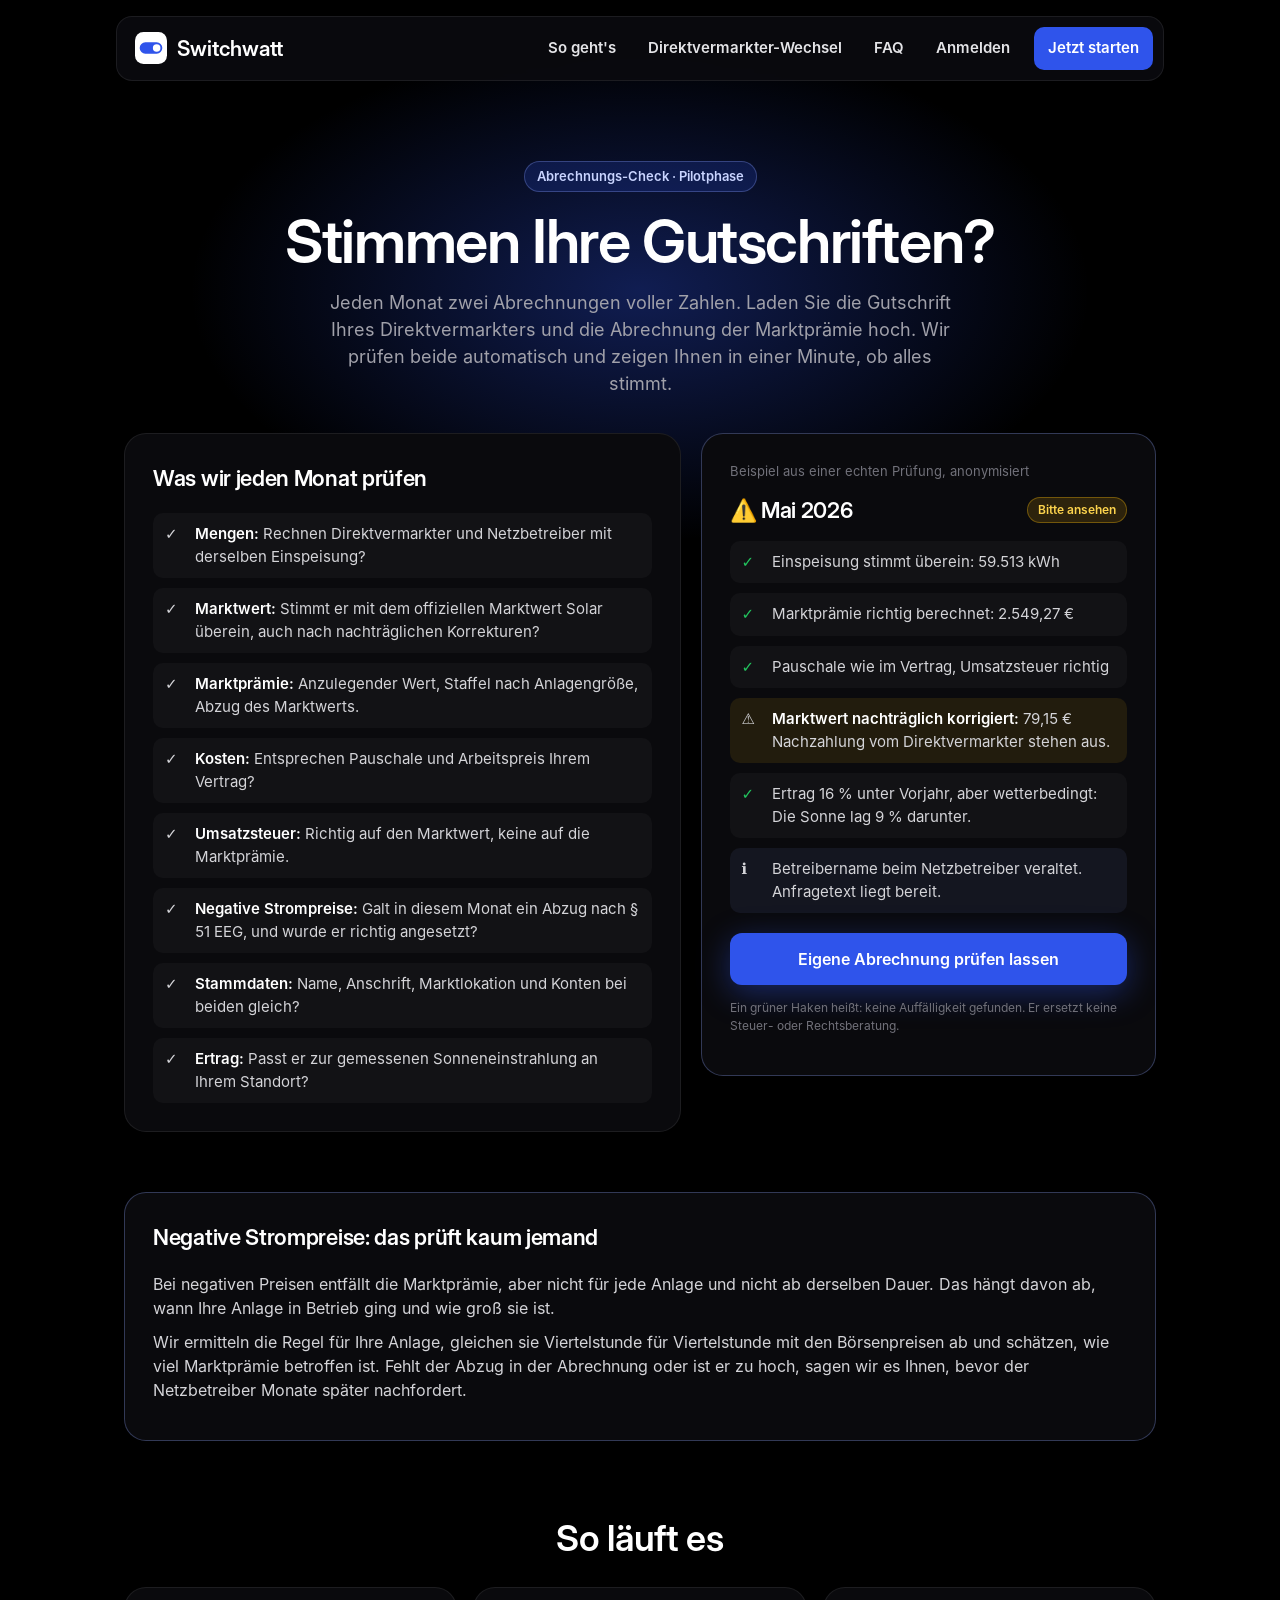
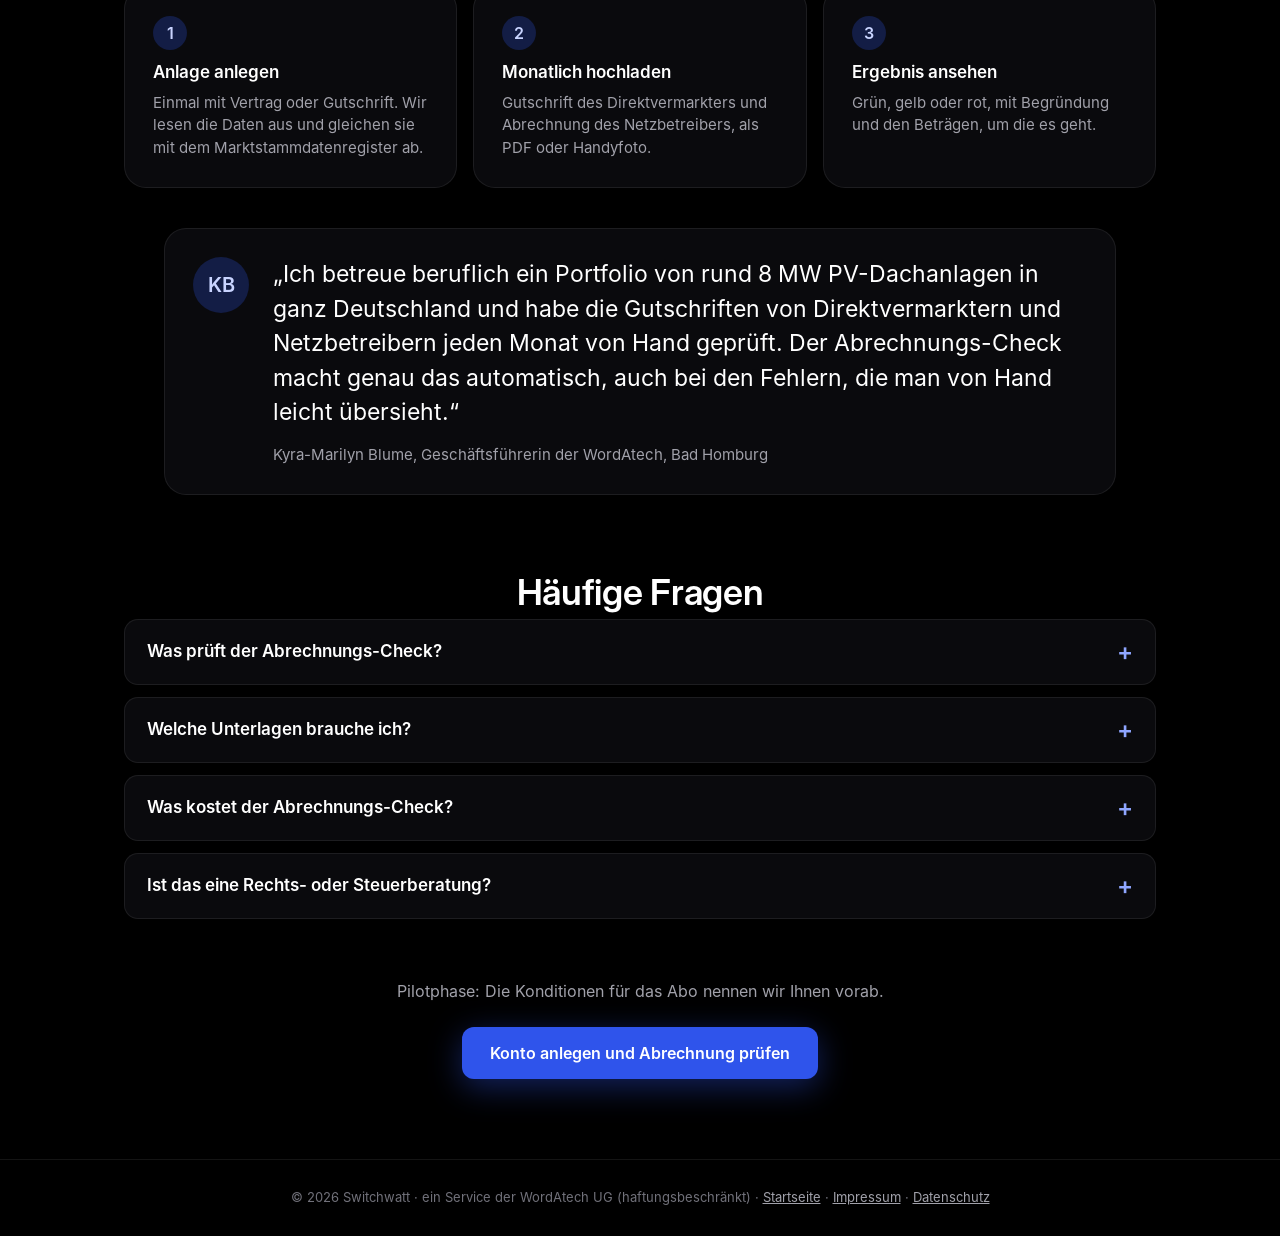
==== abrechnungscheck.html @ 8832b695 "Check-Seite: Beispielkarte scrollt mit Co-Authored-By: Claude Opus 5.5 <noreply@anthropic.com> Claud" ====
<!doctype html>
<html lang="de">
<head>
<meta charset="utf-8">
<meta name="viewport" content="width=device-width, initial-scale=1">
<title>Abrechnungs-Check: Gutschrift Direktvermarkter und Marktprämie prüfen | Switchwatt</title>
<meta name="description" content="Stimmen Ihre Gutschriften? Der Abrechnungs-Check prüft jeden Monat die Gutschrift Ihres Direktvermarkters und die Marktprämie vom Netzbetreiber: Mengen, Marktwert, Kosten, Umsatzsteuer und negative Strompreise nach § 51 EEG.">
<link rel="canonical" href="https://www.switchwatt.de/abrechnungscheck.html">
<meta property="og:type" content="website">
<meta property="og:url" content="https://www.switchwatt.de/abrechnungscheck.html">
<meta property="og:title" content="Stimmen Ihre Gutschriften? Der Abrechnungs-Check für PV-Anlagen">
<meta property="og:description" content="Gutschrift des Direktvermarkters und Marktprämie automatisch prüfen lassen, inklusive negativer Strompreise nach § 51 EEG.">
<meta property="og:image" content="https://www.switchwatt.de/hero-poster.jpg">
<meta property="og:locale" content="de_DE">
<meta name="theme-color" content="#000000">
<link rel="icon" href="data:image/svg+xml,%3Csvg xmlns='http://www.w3.org/2000/svg' viewBox='0 0 34 34'%3E%3Crect width='34' height='34' rx='9' fill='%232F54EB'/%3E%3Crect x='5' y='11' width='24' height='12' rx='6' fill='%23FFFFFF'/%3E%3Ccircle cx='23' cy='17' r='4' fill='%232F54EB'/%3E%3C/svg%3E">
<script type="application/ld+json">[{"@context":"https://schema.org","@type":"Service","name":"Abrechnungs-Check für PV-Anlagen in der Direktvermarktung","serviceType":"Prüfung von Gutschriften des Direktvermarkters und der Marktprämie","provider":{"@type":"Organization","name":"Switchwatt","url":"https://www.switchwatt.de/"},"areaServed":"DE","url":"https://www.switchwatt.de/abrechnungscheck.html"},
{"@context":"https://schema.org","@type":"FAQPage","mainEntity":[
{"@type":"Question","name":"Welche Abrechnungen brauche ich für den Abrechnungs-Check?","acceptedAnswer":{"@type":"Answer","text":"Die monatliche Gutschrift Ihres Direktvermarkters und die Abrechnung der Marktprämie von Ihrem Netzbetreiber. Ein PDF oder ein Handyfoto reicht."}},
{"@type":"Question","name":"Wie wird die Marktprämie berechnet?","acceptedAnswer":{"@type":"Answer","text":"Die Marktprämie ist der anzulegende Wert Ihrer Anlage minus dem Marktwert Solar des Monats, multipliziert mit der eingespeisten Menge. Bei Anlagen mit gestaffelter Vergütung wird die Menge anteilig nach Leistung auf die Stufen verteilt."}},
{"@type":"Question","name":"Wann entfällt die Marktprämie bei negativen Strompreisen?","acceptedAnswer":{"@type":"Answer","text":"Das regelt § 51 EEG und hängt von Inbetriebnahme und Größe der Anlage ab. Für ältere Anlagen gilt eine Mindestdauer negativer Preise in Folge und eine Leistungsgrenze, für neue Anlagen ab dem 25.02.2025 entfällt die Marktprämie in jeder Viertelstunde mit negativem Preis."}},
{"@type":"Question","name":"Was prüft der Abrechnungs-Check?","acceptedAnswer":{"@type":"Answer","text":"Mengen, Marktwert, Marktprämie, die Kosten des Direktvermarkters, die Umsatzsteuer, die Regeln bei negativen Strompreisen und Abregelungen. Außerdem vergleichen wir Ihren Ertrag mit der gemessenen Sonneneinstrahlung des Deutschen Wetterdienstes an Ihrem Standort."}},
{"@type":"Question","name":"Welche Unterlagen brauche ich?","acceptedAnswer":{"@type":"Answer","text":"Jeden Monat die Gutschrift Ihres Direktvermarkters und die Abrechnung der Marktprämie von Ihrem Netzbetreiber. Ein PDF oder ein Handyfoto reicht. Kommt eine Korrektur, legen Sie sie einfach dazu."}},
{"@type":"Question","name":"Was kostet der Abrechnungs-Check?","acceptedAnswer":{"@type":"Answer","text":"Der Check ist ein monatliches Abo. In der Pilotphase nennen wir Ihnen die Konditionen vorab, bevor wir ihn für Ihre Anlage freischalten."}},
{"@type":"Question","name":"Ist das eine Rechts- oder Steuerberatung?","acceptedAnswer":{"@type":"Answer","text":"Nein. Der Check ist eine automatische Plausibilitätsprüfung Ihrer Abrechnungen. Wir zeigen, was auffällt, und schlagen einen nächsten Schritt vor. Steuerfragen klären Sie mit Ihrem Steuerberater, und was Sie unternehmen, entscheiden Sie selbst."}}]}]</script>
<style>
@font-face{font-family:Inter;src:url(fonts/Inter-Regular.woff) format('woff');font-weight:400;font-display:swap}
@font-face{font-family:Inter;src:url(fonts/Inter-SemiBold.woff) format('woff');font-weight:500 700;font-display:swap}
@font-face{font-family:'Inter Display';src:url(fonts/InterDisplay-SemiBold.woff) format('woff');font-weight:500 700;font-display:swap}
*{box-sizing:border-box}
body{margin:0;background:#000;color:#fff;font-family:Inter,system-ui,sans-serif;line-height:1.5;overflow-x:clip}
a{color:#8FA6FF}a:hover{color:#B7C6FF}
.nav{position:sticky;top:16px;z-index:10;max-width:1080px;margin:16px auto 0;padding:0 16px}
.nav>div{display:flex;align-items:center;justify-content:space-between;gap:12px;background:rgba(12,12,16,.82);border:1px solid rgba(255,255,255,.08);border-radius:16px;padding:10px 10px 10px 18px;backdrop-filter:blur(12px)}
.brand{display:flex;align-items:center;gap:10px;color:#fff;text-decoration:none;font-family:'Inter Display',Inter,sans-serif;font-weight:600;font-size:21px}
.navr{display:flex;align-items:center;gap:4px}
.navr a{padding:10px 14px;border-radius:10px;color:#E4E4E7;text-decoration:none;font-size:15px;font-weight:500}
.navr a.cta{background:#2F54EB;color:#fff;font-weight:600;margin-left:6px;white-space:nowrap}
main{max-width:1080px;margin:0 auto;padding:0 24px 80px}
.hero{text-align:center;padding:80px 0 36px;position:relative}
.hero:before{content:"";position:absolute;left:50%;top:-40px;width:900px;height:500px;margin-left:-450px;border-radius:50%;background:radial-gradient(closest-side,rgba(47,84,235,.35),rgba(47,84,235,0));z-index:-1}
.kicker{display:inline-block;font-size:13px;font-weight:600;color:#C9D4FF;background:rgba(47,84,235,.18);border:1px solid rgba(143,166,255,.3);padding:5px 12px;border-radius:999px;margin-bottom:18px}
h1{font-family:'Inter Display',Inter,sans-serif;font-weight:600;font-size:clamp(34px,5.5vw,60px);line-height:1.05;letter-spacing:-1.4px;margin:0 auto 16px;max-width:820px}
.lead{color:#A1A1AA;font-size:18px;max-width:640px;margin:0 auto}
.grid{display:grid;grid-template-columns:1.1fr .9fr;gap:20px;align-items:start}
.card{background:#0A0A0D;border:1px solid rgba(255,255,255,.08);border-radius:22px;padding:28px}
.card.res{border-color:rgba(143,166,255,.3)}
h2{font-family:'Inter Display',Inter,sans-serif;font-weight:600;font-size:22px;letter-spacing:-.3px;margin:0 0 18px}
label{display:block;font-size:14px;font-weight:500;color:#D4D4D8;margin:0 0 6px}
.hint{font-size:13px;color:#71717A;margin-top:5px}
.f{margin-bottom:18px}
.row2{display:grid;grid-template-columns:1fr 1fr;gap:14px}
input[type=number]{width:100%;min-height:50px;border-radius:12px;border:1px solid rgba(255,255,255,.16);background:#000;color:#fff;padding:0 14px;font:inherit;font-size:17px}
input:focus{outline:2px solid #8FA6FF;outline-offset:1px}
.unit{position:relative}.unit span{position:absolute;right:14px;top:50%;transform:translateY(-50%);color:#71717A;font-size:14px;pointer-events:none}
.unit input{padding-right:70px}
.seg{display:flex;gap:8px}
.seg button{flex:1;min-height:50px;border-radius:12px;border:1px solid rgba(255,255,255,.16);background:rgba(255,255,255,.04);color:#fff;font:inherit;font-weight:600;cursor:pointer}
.seg button[aria-pressed=true]{background:#2F54EB;border-color:#8FA6FF}
.big{font-family:'Inter Display',Inter,sans-serif;font-size:44px;font-weight:600;letter-spacing:-1px;line-height:1}
.sub{color:#A1A1AA;font-size:15px;margin:6px 0 20px}
.lamps{display:inline-flex;gap:8px;padding:8px 10px;border-radius:999px;background:#000;border:1px solid rgba(255,255,255,.08);margin-bottom:12px}
.lamps i{width:16px;height:16px;border-radius:50%;background:#27272A;display:block}
.verdict{font-family:'Inter Display',Inter,sans-serif;font-size:21px;font-weight:600;margin:0 0 6px}
.bar{height:10px;border-radius:999px;background:linear-gradient(90deg,#22C55E 0%,#22C55E 25%,#F5B70A 45%,#F04438 75%);position:relative;margin:18px 0 6px}
.bar b{position:absolute;top:-5px;width:4px;height:20px;border-radius:2px;background:#fff;box-shadow:0 0 0 3px rgba(0,0,0,.6);transform:translateX(-2px);transition:left .3s}
.scale{display:flex;justify-content:space-between;font-size:12px;color:#71717A}
.diff{margin-top:20px;padding:16px;border-radius:14px;background:rgba(34,197,94,.08);border:1px solid rgba(34,197,94,.3);font-size:15px;color:#D4D4D8}
.btn{display:inline-flex;align-items:center;justify-content:center;width:100%;min-height:52px;margin-top:20px;border-radius:12px;background:#2F54EB;color:#fff;font-weight:600;font-size:16px;text-decoration:none;box-shadow:0 8px 32px rgba(47,84,235,.4)}
.btn:hover{background:#4466F0;color:#fff}
.small{font-size:12px;color:#71717A;margin-top:14px}
.info{display:grid;grid-template-columns:repeat(3,1fr);gap:16px;margin-top:60px}
.info h3{font-family:'Inter Display',Inter,sans-serif;font-size:18px;font-weight:600;margin:0 0 8px}
.info p{color:#A1A1AA;font-size:15px;margin:0}
footer{border-top:1px solid rgba(255,255,255,.08);padding:28px 24px;text-align:center;font-size:13px;color:#71717A}
footer a{color:#A1A1AA}
@media (max-width:860px){.grid,.info{grid-template-columns:1fr}.card.res{position:static}}
@media (max-width:700px){.navr .hide{display:none}.nav>div{padding:8px 8px 8px 12px}.brand{font-size:18px}.navr a{padding:10px 8px;font-size:14px}.navr a.cta{padding:10px 14px}main{padding:0 14px 60px}.hero{padding:56px 0 26px}.card{padding:20px}.big{font-size:38px}.row2{grid-template-columns:1fr}}
details[open] .sw-plus{transform:rotate(45deg)}summary{list-style:none}summary::-webkit-details-marker{display:none}
</style>
<style>
.chk{list-style:none;margin:0;padding:0;display:flex;flex-direction:column;gap:10px}
.chk li{display:flex;gap:10px;align-items:flex-start;font-size:15px;line-height:1.5;padding:10px 12px;border-radius:10px;background:rgba(255,255,255,.03);color:#D4D4D8}
.chk li.g{background:rgba(245,183,10,.10)}.chk li b{color:#fff}
.chk li span{flex:0 0 20px}
.chk.res li:not(.g):not(.i) span{color:#22C55E;font-weight:700}
.chk li.i{background:rgba(143,166,255,.08)}
.tag{display:inline-block;font-size:12px;font-weight:600;padding:3px 10px;border-radius:999px;background:rgba(245,183,10,.15);color:#FCD34D;border:1px solid rgba(245,183,10,.35)}
.cards{display:grid;grid-template-columns:repeat(4,1fr);gap:14px;margin-top:22px}
.cards .card{padding:20px}
.cards h3{font-family:'Inter Display',Inter,sans-serif;font-size:17px;font-weight:600;margin:0 0 6px}
.cards p{color:#A1A1AA;font-size:14px;margin:0}
.neg{margin-top:60px;border-color:rgba(143,166,255,.3)}
.neg p{color:#D4D4D8;font-size:16px;margin:0 0 10px}
.steps{display:grid;grid-template-columns:repeat(3,1fr);gap:16px;margin-top:22px}
.steps .n{display:inline-flex;width:34px;height:34px;border-radius:50%;background:rgba(47,84,235,.25);color:#C9D4FF;font-weight:600;align-items:center;justify-content:center;margin-bottom:10px}
h2.sec{font-size:clamp(26px,3.5vw,36px);margin:70px 0 0;text-align:center}
.cta2{text-align:center;margin-top:60px}
.cta2 .btn{width:auto;padding:0 28px}
@media (max-width:860px){.cards{grid-template-columns:1fr 1fr}.steps{grid-template-columns:1fr}}
@media (max-width:520px){.cards{grid-template-columns:1fr}}
</style>
</head>
<body>
<nav class="nav"><div>
<a class="brand" href="index.html"><svg width="32" height="32" viewBox="0 0 34 34" aria-hidden="true"><rect width="34" height="34" rx="9" fill="#FFFFFF"/><rect x="5" y="11" width="24" height="12" rx="6" fill="#2F54EB"/><circle cx="23" cy="17" r="4" fill="#FFFFFF"/></svg>Switchwatt</a>
<div class="navr"><a class="hide" href="#ablauf">So geht's</a><a class="hide" href="direktvermarkter-wechsel.html">Direktvermarkter-Wechsel</a><a class="hide" href="#faq">FAQ</a><a href="portal.html?bereich=check">Anmelden</a><a class="cta" href="portal.html?bereich=check">Jetzt starten</a></div>
</div></nav>

<main>
<section class="hero">
<span class="kicker">Abrechnungs-Check · Pilotphase</span>
<h1>Stimmen Ihre Gutschriften?</h1>
<p class="lead">Jeden Monat zwei Abrechnungen voller Zahlen. Laden Sie die Gutschrift Ihres Direktvermarkters und die Abrechnung der Marktprämie hoch. Wir prüfen beide automatisch und zeigen Ihnen in einer Minute, ob alles stimmt.</p>
</section>

<div class="grid">
<section class="card">
<h2>Was wir jeden Monat prüfen</h2>
<ul class="chk">
<li><span>✓</span><div><b>Mengen:</b> Rechnen Direktvermarkter und Netzbetreiber mit derselben Einspeisung?</div></li>
<li><span>✓</span><div><b>Marktwert:</b> Stimmt er mit dem offiziellen Marktwert Solar überein, auch nach nachträglichen Korrekturen?</div></li>
<li><span>✓</span><div><b>Marktprämie:</b> Anzulegender Wert, Staffel nach Anlagengröße, Abzug des Marktwerts.</div></li>
<li><span>✓</span><div><b>Kosten:</b> Entsprechen Pauschale und Arbeitspreis Ihrem Vertrag?</div></li>
<li><span>✓</span><div><b>Umsatzsteuer:</b> Richtig auf den Marktwert, keine auf die Marktprämie.</div></li>
<li><span>✓</span><div><b>Negative Strompreise:</b> Galt in diesem Monat ein Abzug nach § 51 EEG, und wurde er richtig angesetzt?</div></li>
<li><span>✓</span><div><b>Stammdaten:</b> Name, Anschrift, Marktlokation und Konten bei beiden gleich?</div></li>
<li><span>✓</span><div><b>Ertrag:</b> Passt er zur gemessenen Sonneneinstrahlung an Ihrem Standort?</div></li>
</ul>
</section>

<section class="card res">
<p style="margin:0 0 12px;font-size:13px;color:#71717A">Beispiel aus einer echten Prüfung, anonymisiert</p>
<div style="display:flex;justify-content:space-between;align-items:center;margin-bottom:14px"><h2 style="margin:0">⚠️ Mai 2026</h2><span class="tag">Bitte ansehen</span></div>
<ul class="chk res">
<li><span>✓</span><div>Einspeisung stimmt überein: 59.513 kWh</div></li>
<li><span>✓</span><div>Marktprämie richtig berechnet: 2.549,27 €</div></li>
<li><span>✓</span><div>Pauschale wie im Vertrag, Umsatzsteuer richtig</div></li>
<li class="g"><span>⚠️</span><div><b>Marktwert nachträglich korrigiert:</b> 79,15 € Nachzahlung vom Direktvermarkter stehen aus.</div></li>
<li><span>✓</span><div>Ertrag 16 % unter Vorjahr, aber wetterbedingt: Die Sonne lag 9 % darunter.</div></li>
<li class="i"><span>ℹ️</span><div>Betreibername beim Netzbetreiber veraltet. Anfragetext liegt bereit.</div></li>
</ul>
<a class="btn" href="portal.html?bereich=check">Eigene Abrechnung prüfen lassen</a>
<p class="small">Ein grüner Haken heißt: keine Auffälligkeit gefunden. Er ersetzt keine Steuer- oder Rechtsberatung.</p>
</section>
</div>

<section class="card neg">
<h2>Negative Strompreise: das prüft kaum jemand</h2>
<p>Bei negativen Preisen entfällt die Marktprämie, aber nicht für jede Anlage und nicht ab derselben Dauer. Das hängt davon ab, wann Ihre Anlage in Betrieb ging und wie groß sie ist.</p>
<p>Wir ermitteln die Regel für Ihre Anlage, gleichen sie Viertelstunde für Viertelstunde mit den Börsenpreisen ab und schätzen, wie viel Marktprämie betroffen ist. Fehlt der Abzug in der Abrechnung oder ist er zu hoch, sagen wir es Ihnen, bevor der Netzbetreiber Monate später nachfordert.</p>
</section>

<h2 class="sec" id="ablauf">So läuft es</h2>
<div class="steps">
<div class="card"><span class="n">1</span><h3 style="margin:0 0 6px;font-size:17px">Anlage anlegen</h3><p style="color:#A1A1AA;margin:0;font-size:15px">Einmal mit Vertrag oder Gutschrift. Wir lesen die Daten aus und gleichen sie mit dem Marktstammdatenregister ab.</p></div>
<div class="card"><span class="n">2</span><h3 style="margin:0 0 6px;font-size:17px">Monatlich hochladen</h3><p style="color:#A1A1AA;margin:0;font-size:15px">Gutschrift des Direktvermarkters und Abrechnung des Netzbetreibers, als PDF oder Handyfoto.</p></div>
<div class="card"><span class="n">3</span><h3 style="margin:0 0 6px;font-size:17px">Ergebnis ansehen</h3><p style="color:#A1A1AA;margin:0;font-size:15px">Grün, gelb oder rot, mit Begründung und den Beträgen, um die es geht.</p></div>
</div>

<figure class="card" style="display:flex;gap:24px;align-items:flex-start;flex-wrap:wrap;margin-top:40px">
<span aria-hidden="true" style="flex:0 0 56px;width:56px;height:56px;border-radius:50%;background:rgba(47,84,235,.25);color:#C9D4FF;display:flex;align-items:center;justify-content:center;font-weight:600;font-size:20px">KB</span>
<div style="flex:1 1 280px">
<blockquote style="margin:0;font-size:clamp(18px,2.2vw,23px);line-height:1.5;color:#fff">„Ich betreue beruflich ein Portfolio von rund 8 MW PV-Dachanlagen in ganz Deutschland und habe die Gutschriften von Direktvermarktern und Netzbetreibern jeden Monat von Hand geprüft. Der Abrechnungs-Check macht genau das automatisch, auch bei den Fehlern, die man von Hand leicht übersieht.“</blockquote>
<figcaption style="margin-top:14px;font-size:15px;color:#A1A1AA">Kyra-Marilyn Blume, Geschäftsführerin der WordAtech, Bad Homburg</figcaption>
</div>
</figure>

<h2 class="sec" id="faq">Häufige Fragen</h2>
<div style="display:flex;flex-direction:column;gap:12px">
<details style="border-radius: 14px; background: #0A0A0D; border: 1px solid rgba(255,255,255,0.08); padding: 0 22px">
<summary style="min-height: 64px; display: flex; align-items: center; justify-content: space-between; gap: 16px; cursor: pointer; font-size: 17px; font-weight: 600">Was prüft der Abrechnungs-Check?<span class="sw-plus" aria-hidden="true" style="font-size: 24px; color: #8FA6FF; transition: transform .2s">+</span></summary>
<p style="margin: 0 0 20px; font-size: 15px; line-height: 1.6; color: #A1A1AA">Mengen, Marktwert, Marktprämie, die Kosten des Direktvermarkters, die Umsatzsteuer, die Regeln bei negativen Strompreisen und Abregelungen. Außerdem vergleichen wir Ihren Ertrag mit der gemessenen Sonneneinstrahlung des Deutschen Wetterdienstes an Ihrem Standort.</p>
</details>
<details style="border-radius: 14px; background: #0A0A0D; border: 1px solid rgba(255,255,255,0.08); padding: 0 22px">
<summary style="min-height: 64px; display: flex; align-items: center; justify-content: space-between; gap: 16px; cursor: pointer; font-size: 17px; font-weight: 600">Welche Unterlagen brauche ich?<span class="sw-plus" aria-hidden="true" style="font-size: 24px; color: #8FA6FF; transition: transform .2s">+</span></summary>
<p style="margin: 0 0 20px; font-size: 15px; line-height: 1.6; color: #A1A1AA">Jeden Monat die Gutschrift Ihres Direktvermarkters und die Abrechnung der Marktprämie von Ihrem Netzbetreiber. Ein PDF oder ein Handyfoto reicht. Kommt eine Korrektur, legen Sie sie einfach dazu.</p>
</details>
<details style="border-radius: 14px; background: #0A0A0D; border: 1px solid rgba(255,255,255,0.08); padding: 0 22px">
<summary style="min-height: 64px; display: flex; align-items: center; justify-content: space-between; gap: 16px; cursor: pointer; font-size: 17px; font-weight: 600">Was kostet der Abrechnungs-Check?<span class="sw-plus" aria-hidden="true" style="font-size: 24px; color: #8FA6FF; transition: transform .2s">+</span></summary>
<p style="margin: 0 0 20px; font-size: 15px; line-height: 1.6; color: #A1A1AA">Der Check ist ein monatliches Abo. In der Pilotphase nennen wir Ihnen die Konditionen vorab, bevor wir ihn für Ihre Anlage freischalten.</p>
</details>
<details style="border-radius: 14px; background: #0A0A0D; border: 1px solid rgba(255,255,255,0.08); padding: 0 22px">
<summary style="min-height: 64px; display: flex; align-items: center; justify-content: space-between; gap: 16px; cursor: pointer; font-size: 17px; font-weight: 600">Ist das eine Rechts- oder Steuerberatung?<span class="sw-plus" aria-hidden="true" style="font-size: 24px; color: #8FA6FF; transition: transform .2s">+</span></summary>
<p style="margin: 0 0 20px; font-size: 15px; line-height: 1.6; color: #A1A1AA">Nein. Der Check ist eine automatische Plausibilitätsprüfung Ihrer Abrechnungen. Wir zeigen, was auffällt, und schlagen einen nächsten Schritt vor. Steuerfragen klären Sie mit Ihrem Steuerberater, und was Sie unternehmen, entscheiden Sie selbst.</p>
</details>
</div>

<div class="cta2">
<p style="color:#A1A1AA;margin:0 0 4px">Pilotphase: Die Konditionen für das Abo nennen wir Ihnen vorab.</p>
<a class="btn" href="portal.html?bereich=check">Konto anlegen und Abrechnung prüfen</a>
</div>
</main>

<footer>© 2026 Switchwatt · ein Service der WordAtech UG (haftungsbeschränkt) · <a href="index.html">Startseite</a> · <a href="impressum.html">Impressum</a> · <a href="datenschutz.html">Datenschutz</a></footer>
</body>
</html>
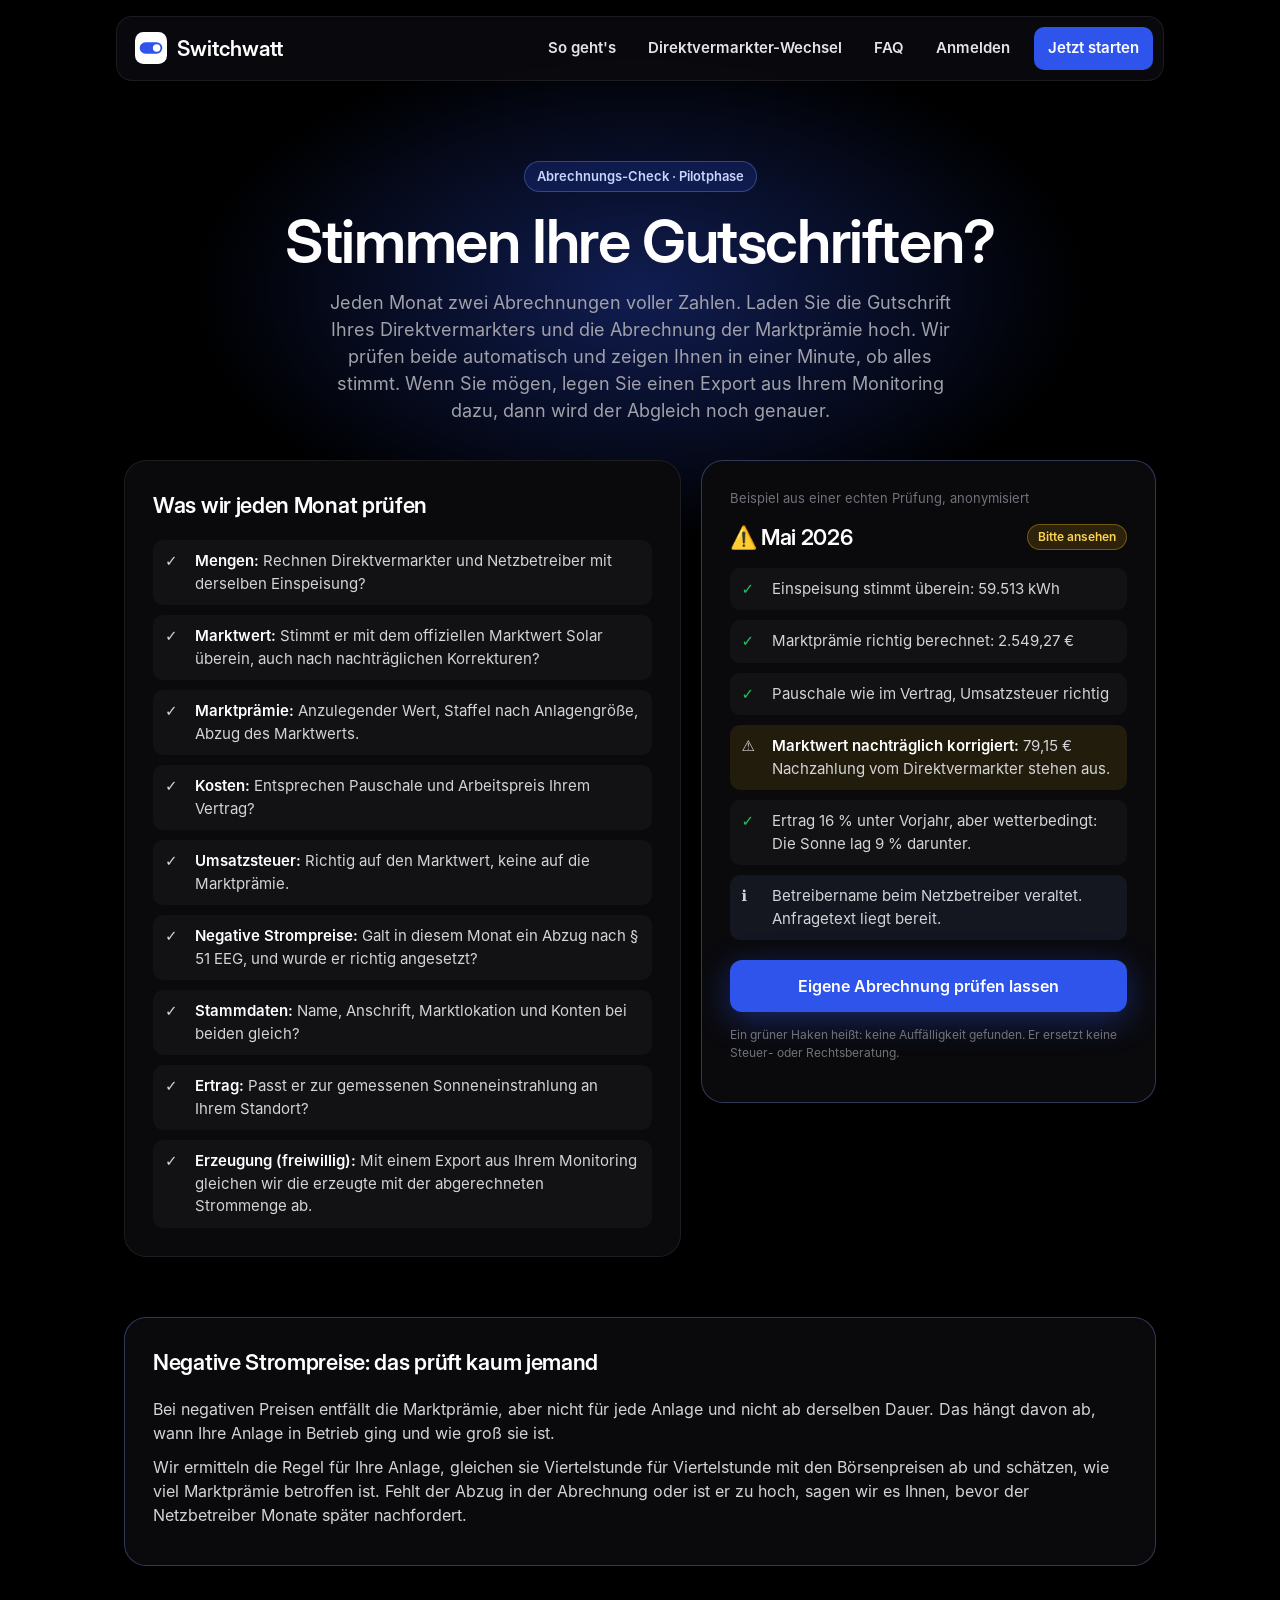
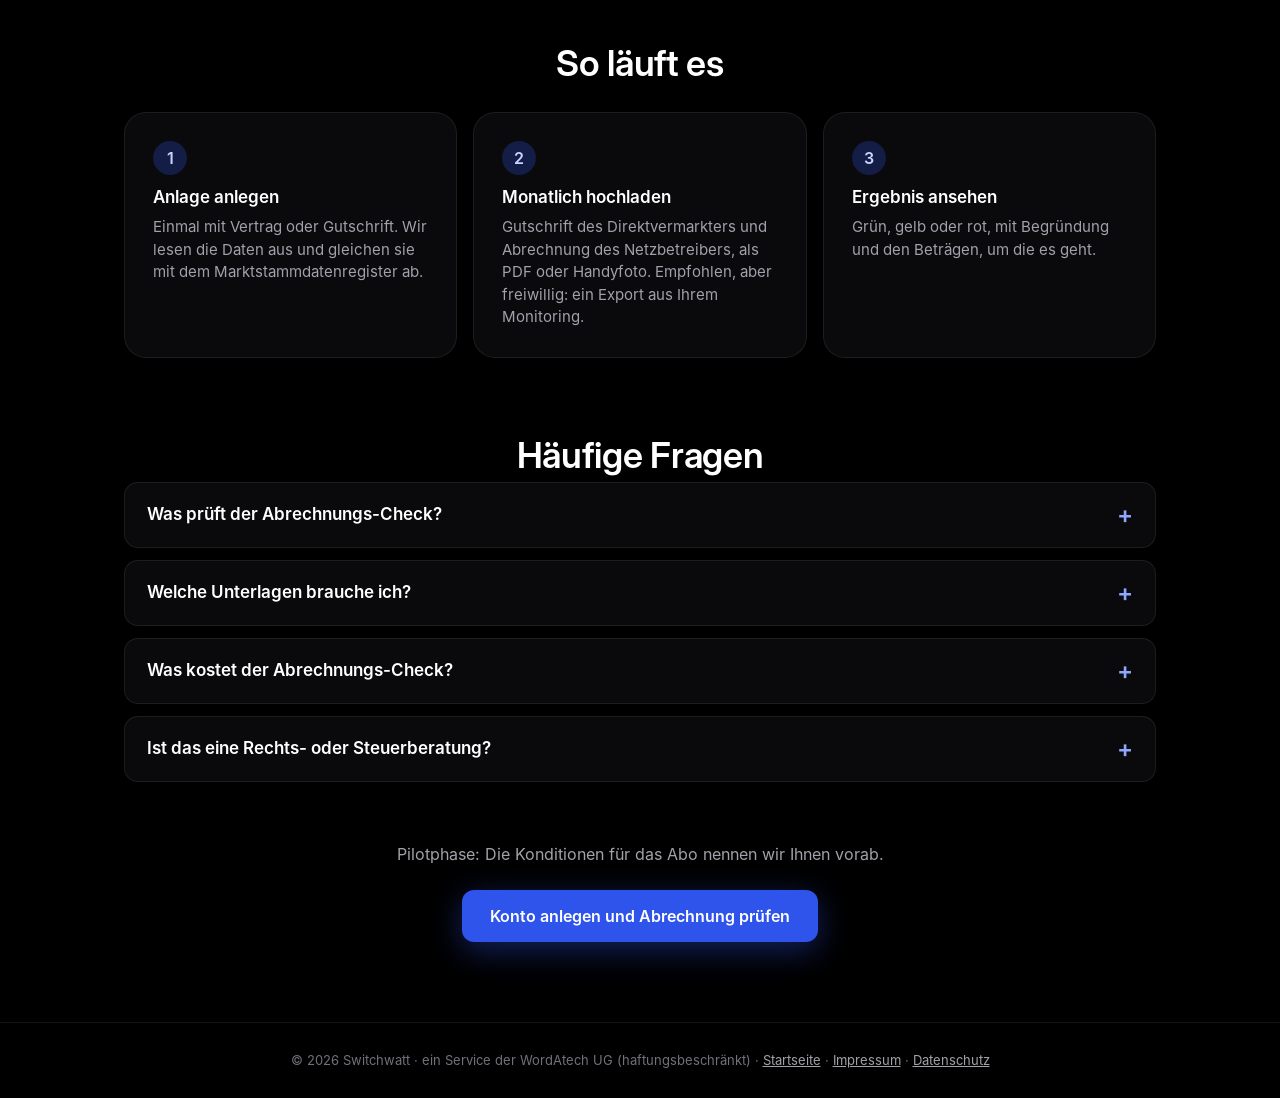
==== commit 51ff4766: "Zitate von Wechsel- und Check-Seite entfernt, Rechner-Ergebnis scrollt mit, Monitoring-Export überal" ====
--- a/abrechnungscheck.html
+++ b/abrechnungscheck.html
@@ -20,7 +20,7 @@
 {"@type":"Question","name":"Wie wird die Marktprämie berechnet?","acceptedAnswer":{"@type":"Answer","text":"Die Marktprämie ist der anzulegende Wert Ihrer Anlage minus dem Marktwert Solar des Monats, multipliziert mit der eingespeisten Menge. Bei Anlagen mit gestaffelter Vergütung wird die Menge anteilig nach Leistung auf die Stufen verteilt."}},
 {"@type":"Question","name":"Wann entfällt die Marktprämie bei negativen Strompreisen?","acceptedAnswer":{"@type":"Answer","text":"Das regelt § 51 EEG und hängt von Inbetriebnahme und Größe der Anlage ab. Für ältere Anlagen gilt eine Mindestdauer negativer Preise in Folge und eine Leistungsgrenze, für neue Anlagen ab dem 25.02.2025 entfällt die Marktprämie in jeder Viertelstunde mit negativem Preis."}},
 {"@type":"Question","name":"Was prüft der Abrechnungs-Check?","acceptedAnswer":{"@type":"Answer","text":"Mengen, Marktwert, Marktprämie, die Kosten des Direktvermarkters, die Umsatzsteuer, die Regeln bei negativen Strompreisen und Abregelungen. Außerdem vergleichen wir Ihren Ertrag mit der gemessenen Sonneneinstrahlung des Deutschen Wetterdienstes an Ihrem Standort."}},
-{"@type":"Question","name":"Welche Unterlagen brauche ich?","acceptedAnswer":{"@type":"Answer","text":"Jeden Monat die Gutschrift Ihres Direktvermarkters und die Abrechnung der Marktprämie von Ihrem Netzbetreiber. Ein PDF oder ein Handyfoto reicht. Kommt eine Korrektur, legen Sie sie einfach dazu."}},
+{"@type":"Question","name":"Welche Unterlagen brauche ich?","acceptedAnswer":{"@type":"Answer","text":"Jeden Monat die Gutschrift Ihres Direktvermarkters und die Abrechnung der Marktprämie von Ihrem Netzbetreiber. Ein PDF oder ein Handyfoto reicht. Kommt eine Korrektur, legen Sie sie einfach dazu. Freiwillig, aber empfohlen: ein Export aus Ihrem Monitoring (zum Beispiel SMA, Solar-Log, meteocontrol oder Fronius) als PDF, CSV oder Excel. Damit vergleichen wir die tatsächlich erzeugte Strommenge mit der abgerechneten, das ist genauer als der Abgleich mit dem Wetter. Ohne Export prüfen wir alles andere genauso."}},
 {"@type":"Question","name":"Was kostet der Abrechnungs-Check?","acceptedAnswer":{"@type":"Answer","text":"Der Check ist ein monatliches Abo. In der Pilotphase nennen wir Ihnen die Konditionen vorab, bevor wir ihn für Ihre Anlage freischalten."}},
 {"@type":"Question","name":"Ist das eine Rechts- oder Steuerberatung?","acceptedAnswer":{"@type":"Answer","text":"Nein. Der Check ist eine automatische Plausibilitätsprüfung Ihrer Abrechnungen. Wir zeigen, was auffällt, und schlagen einen nächsten Schritt vor. Steuerfragen klären Sie mit Ihrem Steuerberater, und was Sie unternehmen, entscheiden Sie selbst."}}]}]</script>
 <style>
@@ -111,7 +111,7 @@
 <section class="hero">
 <span class="kicker">Abrechnungs-Check · Pilotphase</span>
 <h1>Stimmen Ihre Gutschriften?</h1>
-<p class="lead">Jeden Monat zwei Abrechnungen voller Zahlen. Laden Sie die Gutschrift Ihres Direktvermarkters und die Abrechnung der Marktprämie hoch. Wir prüfen beide automatisch und zeigen Ihnen in einer Minute, ob alles stimmt.</p>
+<p class="lead">Jeden Monat zwei Abrechnungen voller Zahlen. Laden Sie die Gutschrift Ihres Direktvermarkters und die Abrechnung der Marktprämie hoch. Wir prüfen beide automatisch und zeigen Ihnen in einer Minute, ob alles stimmt. Wenn Sie mögen, legen Sie einen Export aus Ihrem Monitoring dazu, dann wird der Abgleich noch genauer.</p>
 </section>
 
 <div class="grid">
@@ -126,6 +126,7 @@
 <li><span>✓</span><div><b>Negative Strompreise:</b> Galt in diesem Monat ein Abzug nach § 51 EEG, und wurde er richtig angesetzt?</div></li>
 <li><span>✓</span><div><b>Stammdaten:</b> Name, Anschrift, Marktlokation und Konten bei beiden gleich?</div></li>
 <li><span>✓</span><div><b>Ertrag:</b> Passt er zur gemessenen Sonneneinstrahlung an Ihrem Standort?</div></li>
+<li><span>✓</span><div><b>Erzeugung (freiwillig):</b> Mit einem Export aus Ihrem Monitoring gleichen wir die erzeugte mit der abgerechneten Strommenge ab.</div></li>
 </ul>
 </section>
 
@@ -154,17 +155,11 @@
 <h2 class="sec" id="ablauf">So läuft es</h2>
 <div class="steps">
 <div class="card"><span class="n">1</span><h3 style="margin:0 0 6px;font-size:17px">Anlage anlegen</h3><p style="color:#A1A1AA;margin:0;font-size:15px">Einmal mit Vertrag oder Gutschrift. Wir lesen die Daten aus und gleichen sie mit dem Marktstammdatenregister ab.</p></div>
-<div class="card"><span class="n">2</span><h3 style="margin:0 0 6px;font-size:17px">Monatlich hochladen</h3><p style="color:#A1A1AA;margin:0;font-size:15px">Gutschrift des Direktvermarkters und Abrechnung des Netzbetreibers, als PDF oder Handyfoto.</p></div>
+<div class="card"><span class="n">2</span><h3 style="margin:0 0 6px;font-size:17px">Monatlich hochladen</h3><p style="color:#A1A1AA;margin:0;font-size:15px">Gutschrift des Direktvermarkters und Abrechnung des Netzbetreibers, als PDF oder Handyfoto. Empfohlen, aber freiwillig: ein Export aus Ihrem Monitoring.</p></div>
 <div class="card"><span class="n">3</span><h3 style="margin:0 0 6px;font-size:17px">Ergebnis ansehen</h3><p style="color:#A1A1AA;margin:0;font-size:15px">Grün, gelb oder rot, mit Begründung und den Beträgen, um die es geht.</p></div>
 </div>
 
-<figure class="card" style="display:flex;gap:24px;align-items:flex-start;flex-wrap:wrap;margin-top:40px">
-<span aria-hidden="true" style="flex:0 0 56px;width:56px;height:56px;border-radius:50%;background:rgba(47,84,235,.25);color:#C9D4FF;display:flex;align-items:center;justify-content:center;font-weight:600;font-size:20px">KB</span>
-<div style="flex:1 1 280px">
-<blockquote style="margin:0;font-size:clamp(18px,2.2vw,23px);line-height:1.5;color:#fff">„Ich betreue beruflich ein Portfolio von rund 8 MW PV-Dachanlagen in ganz Deutschland und habe die Gutschriften von Direktvermarktern und Netzbetreibern jeden Monat von Hand geprüft. Der Abrechnungs-Check macht genau das automatisch, auch bei den Fehlern, die man von Hand leicht übersieht.“</blockquote>
-<figcaption style="margin-top:14px;font-size:15px;color:#A1A1AA">Kyra-Marilyn Blume, Geschäftsführerin der WordAtech, Bad Homburg</figcaption>
-</div>
-</figure>
+
 
 <h2 class="sec" id="faq">Häufige Fragen</h2>
 <div style="display:flex;flex-direction:column;gap:12px">
@@ -174,7 +169,7 @@
 </details>
 <details style="border-radius: 14px; background: #0A0A0D; border: 1px solid rgba(255,255,255,0.08); padding: 0 22px">
 <summary style="min-height: 64px; display: flex; align-items: center; justify-content: space-between; gap: 16px; cursor: pointer; font-size: 17px; font-weight: 600">Welche Unterlagen brauche ich?<span class="sw-plus" aria-hidden="true" style="font-size: 24px; color: #8FA6FF; transition: transform .2s">+</span></summary>
-<p style="margin: 0 0 20px; font-size: 15px; line-height: 1.6; color: #A1A1AA">Jeden Monat die Gutschrift Ihres Direktvermarkters und die Abrechnung der Marktprämie von Ihrem Netzbetreiber. Ein PDF oder ein Handyfoto reicht. Kommt eine Korrektur, legen Sie sie einfach dazu.</p>
+<p style="margin: 0 0 20px; font-size: 15px; line-height: 1.6; color: #A1A1AA">Jeden Monat die Gutschrift Ihres Direktvermarkters und die Abrechnung der Marktprämie von Ihrem Netzbetreiber. Ein PDF oder ein Handyfoto reicht. Kommt eine Korrektur, legen Sie sie einfach dazu. Freiwillig, aber empfohlen: ein Export aus Ihrem Monitoring (zum Beispiel SMA, Solar-Log, meteocontrol oder Fronius) als PDF, CSV oder Excel. Damit vergleichen wir die tatsächlich erzeugte Strommenge mit der abgerechneten, das ist genauer als der Abgleich mit dem Wetter. Ohne Export prüfen wir alles andere genauso.</p>
 </details>
 <details style="border-radius: 14px; background: #0A0A0D; border: 1px solid rgba(255,255,255,0.08); padding: 0 22px">
 <summary style="min-height: 64px; display: flex; align-items: center; justify-content: space-between; gap: 16px; cursor: pointer; font-size: 17px; font-weight: 600">Was kostet der Abrechnungs-Check?<span class="sw-plus" aria-hidden="true" style="font-size: 24px; color: #8FA6FF; transition: transform .2s">+</span></summary>
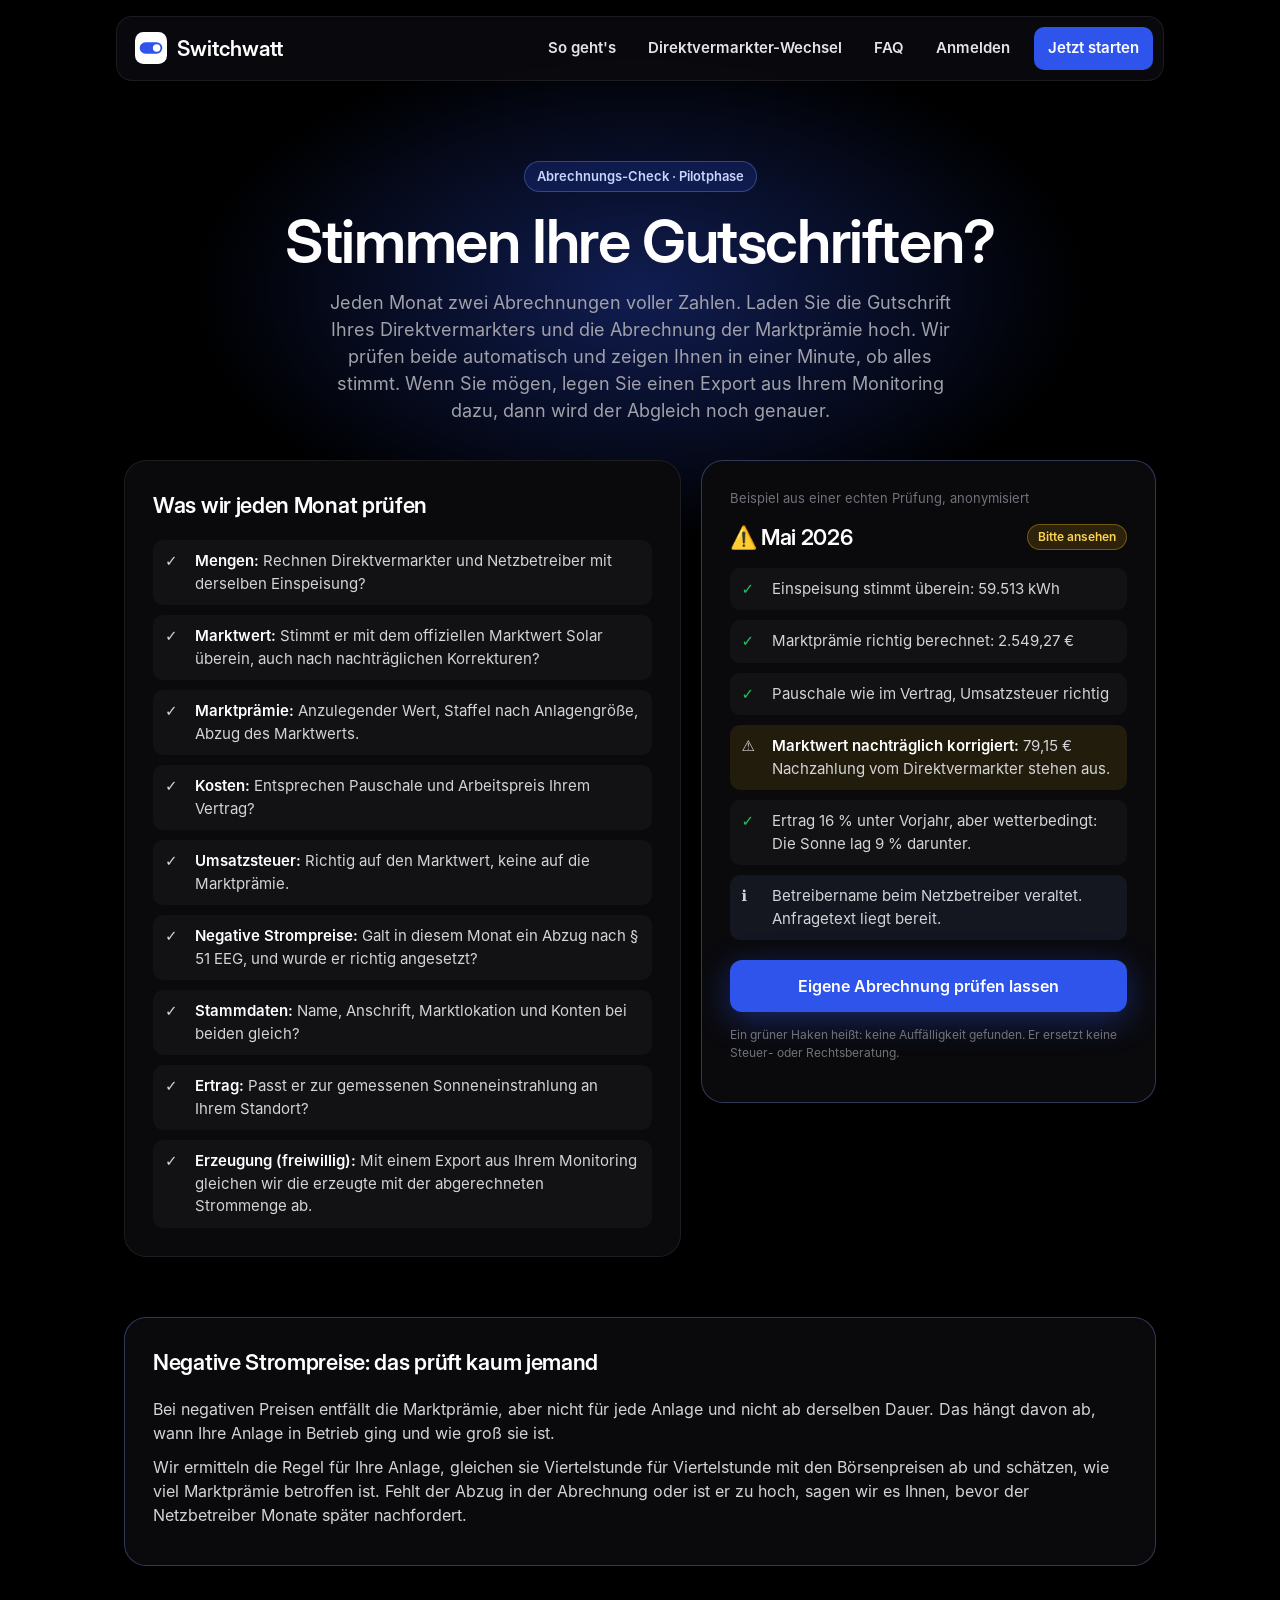
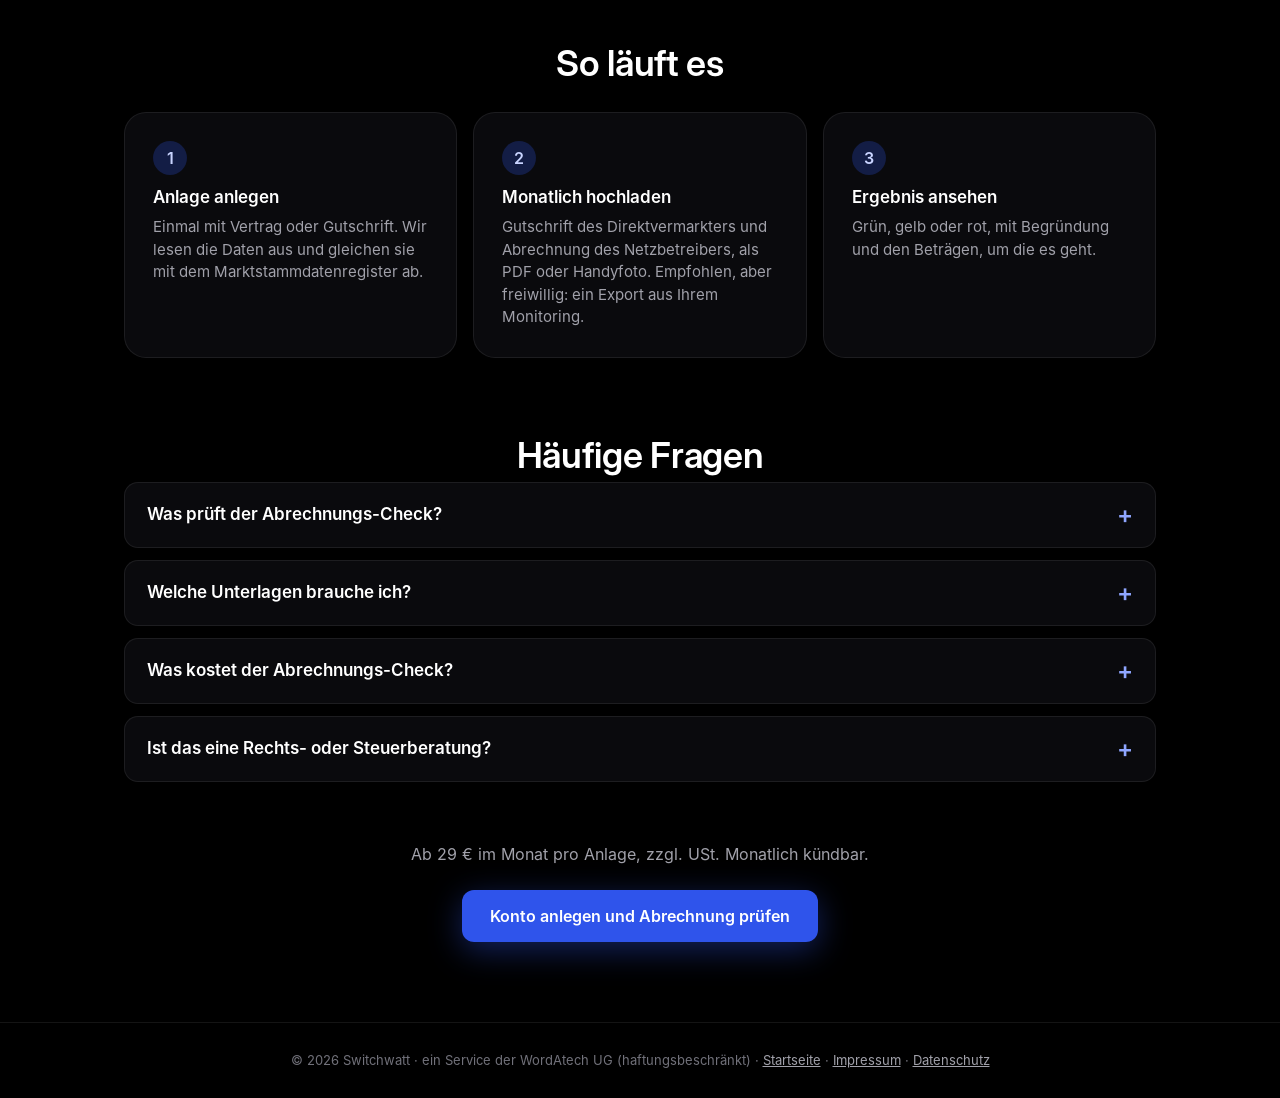
==== commit 771180e0: "Website: Preise für Wechsel und Abrechnungs-Check genannt Co-Authored-By: Claude Opus 5.5 <noreply@a" ====
--- a/abrechnungscheck.html
+++ b/abrechnungscheck.html
@@ -21,7 +21,7 @@
 {"@type":"Question","name":"Wann entfällt die Marktprämie bei negativen Strompreisen?","acceptedAnswer":{"@type":"Answer","text":"Das regelt § 51 EEG und hängt von Inbetriebnahme und Größe der Anlage ab. Für ältere Anlagen gilt eine Mindestdauer negativer Preise in Folge und eine Leistungsgrenze, für neue Anlagen ab dem 25.02.2025 entfällt die Marktprämie in jeder Viertelstunde mit negativem Preis."}},
 {"@type":"Question","name":"Was prüft der Abrechnungs-Check?","acceptedAnswer":{"@type":"Answer","text":"Mengen, Marktwert, Marktprämie, die Kosten des Direktvermarkters, die Umsatzsteuer, die Regeln bei negativen Strompreisen und Abregelungen. Außerdem vergleichen wir Ihren Ertrag mit der gemessenen Sonneneinstrahlung des Deutschen Wetterdienstes an Ihrem Standort."}},
 {"@type":"Question","name":"Welche Unterlagen brauche ich?","acceptedAnswer":{"@type":"Answer","text":"Jeden Monat die Gutschrift Ihres Direktvermarkters und die Abrechnung der Marktprämie von Ihrem Netzbetreiber. Ein PDF oder ein Handyfoto reicht. Kommt eine Korrektur, legen Sie sie einfach dazu. Freiwillig, aber empfohlen: ein Export aus Ihrem Monitoring (zum Beispiel SMA, Solar-Log, meteocontrol oder Fronius) als PDF, CSV oder Excel. Damit vergleichen wir die tatsächlich erzeugte Strommenge mit der abgerechneten, das ist genauer als der Abgleich mit dem Wetter. Ohne Export prüfen wir alles andere genauso."}},
-{"@type":"Question","name":"Was kostet der Abrechnungs-Check?","acceptedAnswer":{"@type":"Answer","text":"Der Check ist ein monatliches Abo. In der Pilotphase nennen wir Ihnen die Konditionen vorab, bevor wir ihn für Ihre Anlage freischalten."}},
+{"@type":"Question","name":"Was kostet der Abrechnungs-Check?","acceptedAnswer":{"@type":"Answer","text":"Pro Anlage und abhängig von der Größe: bis 250 kWp 29 €, bis 500 kWp 39 €, darüber 49 € im Monat. Im Jahresabo 10 % günstiger, ab der dritten Anlage weitere 10 % Mengenrabatt. Alle Preise netto zzgl. Umsatzsteuer, nur für Unternehmer, monatlich kündbar."}},
 {"@type":"Question","name":"Ist das eine Rechts- oder Steuerberatung?","acceptedAnswer":{"@type":"Answer","text":"Nein. Der Check ist eine automatische Plausibilitätsprüfung Ihrer Abrechnungen. Wir zeigen, was auffällt, und schlagen einen nächsten Schritt vor. Steuerfragen klären Sie mit Ihrem Steuerberater, und was Sie unternehmen, entscheiden Sie selbst."}}]}]</script>
 <style>
 @font-face{font-family:Inter;src:url(fonts/Inter-Regular.woff) format('woff');font-weight:400;font-display:swap}
@@ -173,7 +173,7 @@
 </details>
 <details style="border-radius: 14px; background: #0A0A0D; border: 1px solid rgba(255,255,255,0.08); padding: 0 22px">
 <summary style="min-height: 64px; display: flex; align-items: center; justify-content: space-between; gap: 16px; cursor: pointer; font-size: 17px; font-weight: 600">Was kostet der Abrechnungs-Check?<span class="sw-plus" aria-hidden="true" style="font-size: 24px; color: #8FA6FF; transition: transform .2s">+</span></summary>
-<p style="margin: 0 0 20px; font-size: 15px; line-height: 1.6; color: #A1A1AA">Der Check ist ein monatliches Abo. In der Pilotphase nennen wir Ihnen die Konditionen vorab, bevor wir ihn für Ihre Anlage freischalten.</p>
+<p style="margin: 0 0 20px; font-size: 15px; line-height: 1.6; color: #A1A1AA">Pro Anlage und abhängig von der Größe: bis 250 kWp 29 €, bis 500 kWp 39 €, darüber 49 € im Monat. Im Jahresabo 10 % günstiger, ab der dritten Anlage weitere 10 % Mengenrabatt. Alle Preise netto zzgl. Umsatzsteuer, nur für Unternehmer, monatlich kündbar.</p>
 </details>
 <details style="border-radius: 14px; background: #0A0A0D; border: 1px solid rgba(255,255,255,0.08); padding: 0 22px">
 <summary style="min-height: 64px; display: flex; align-items: center; justify-content: space-between; gap: 16px; cursor: pointer; font-size: 17px; font-weight: 600">Ist das eine Rechts- oder Steuerberatung?<span class="sw-plus" aria-hidden="true" style="font-size: 24px; color: #8FA6FF; transition: transform .2s">+</span></summary>
@@ -182,7 +182,7 @@
 </div>
 
 <div class="cta2">
-<p style="color:#A1A1AA;margin:0 0 4px">Pilotphase: Die Konditionen für das Abo nennen wir Ihnen vorab.</p>
+<p style="color:#A1A1AA;margin:0 0 4px">Ab 29 € im Monat pro Anlage, zzgl. USt. Monatlich kündbar.</p>
 <a class="btn" href="portal.html?bereich=check">Konto anlegen und Abrechnung prüfen</a>
 </div>
 </main>
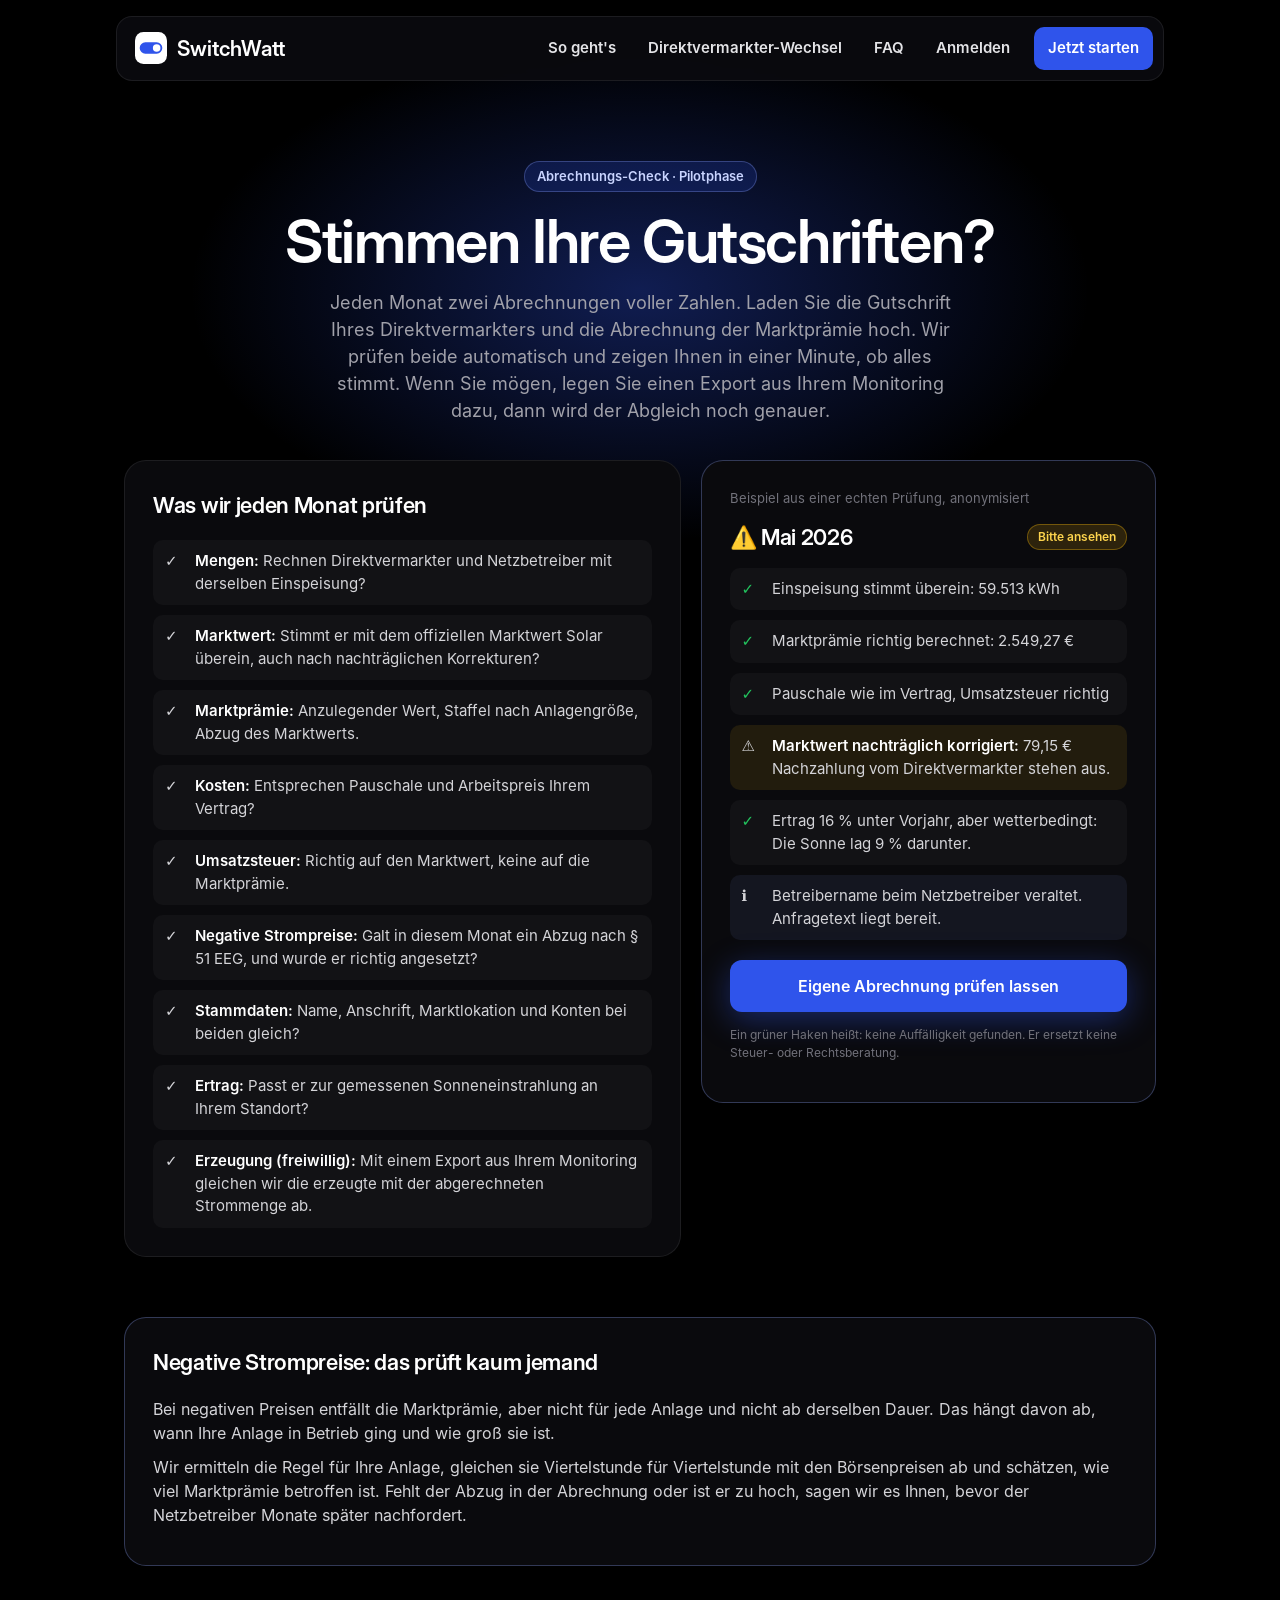
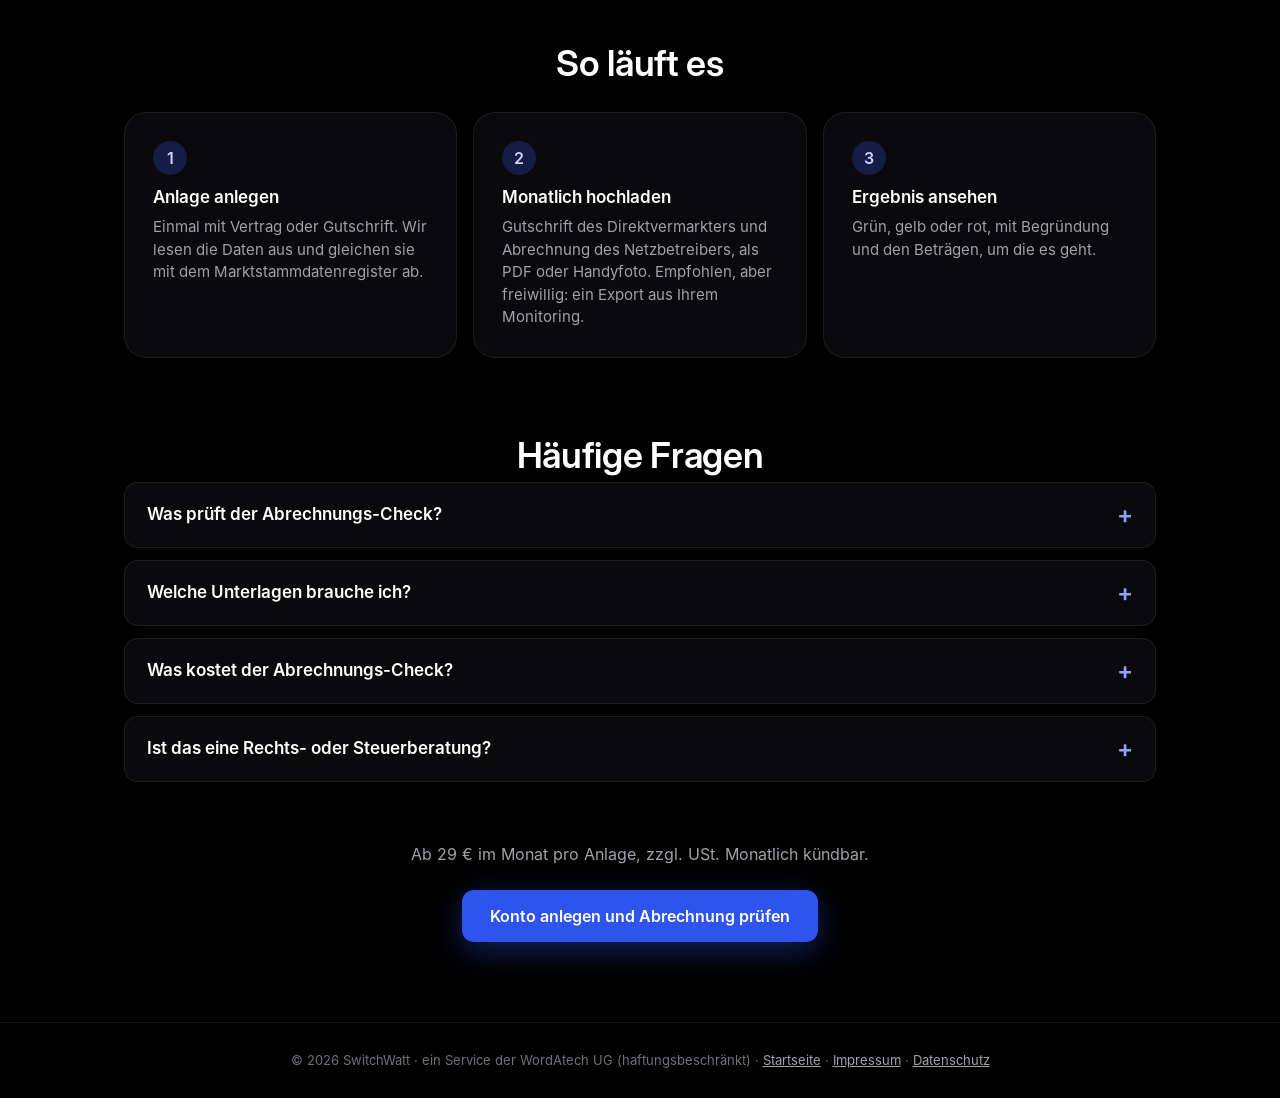
==== commit 66463d94: "Schreibweise SwitchWatt Co-Authored-By: Claude Opus 5.5 <noreply@anthropic.com> Claude-Session: http" ====
--- a/abrechnungscheck.html
+++ b/abrechnungscheck.html
@@ -3,7 +3,7 @@
 <head>
 <meta charset="utf-8">
 <meta name="viewport" content="width=device-width, initial-scale=1">
-<title>Abrechnungs-Check: Gutschrift Direktvermarkter und Marktprämie prüfen | Switchwatt</title>
+<title>Abrechnungs-Check: Gutschrift Direktvermarkter und Marktprämie prüfen | SwitchWatt</title>
 <meta name="description" content="Stimmen Ihre Gutschriften? Der Abrechnungs-Check prüft jeden Monat die Gutschrift Ihres Direktvermarkters und die Marktprämie vom Netzbetreiber: Mengen, Marktwert, Kosten, Umsatzsteuer und negative Strompreise nach § 51 EEG.">
 <link rel="canonical" href="https://www.switchwatt.de/abrechnungscheck.html">
 <meta property="og:type" content="website">
@@ -14,7 +14,7 @@
 <meta property="og:locale" content="de_DE">
 <meta name="theme-color" content="#000000">
 <link rel="icon" href="data:image/svg+xml,%3Csvg xmlns='http://www.w3.org/2000/svg' viewBox='0 0 34 34'%3E%3Crect width='34' height='34' rx='9' fill='%232F54EB'/%3E%3Crect x='5' y='11' width='24' height='12' rx='6' fill='%23FFFFFF'/%3E%3Ccircle cx='23' cy='17' r='4' fill='%232F54EB'/%3E%3C/svg%3E">
-<script type="application/ld+json">[{"@context":"https://schema.org","@type":"Service","name":"Abrechnungs-Check für PV-Anlagen in der Direktvermarktung","serviceType":"Prüfung von Gutschriften des Direktvermarkters und der Marktprämie","provider":{"@type":"Organization","name":"Switchwatt","url":"https://www.switchwatt.de/"},"areaServed":"DE","url":"https://www.switchwatt.de/abrechnungscheck.html"},
+<script type="application/ld+json">[{"@context":"https://schema.org","@type":"Service","name":"Abrechnungs-Check für PV-Anlagen in der Direktvermarktung","serviceType":"Prüfung von Gutschriften des Direktvermarkters und der Marktprämie","provider":{"@type":"Organization","name":"SwitchWatt","url":"https://www.switchwatt.de/"},"areaServed":"DE","url":"https://www.switchwatt.de/abrechnungscheck.html"},
 {"@context":"https://schema.org","@type":"FAQPage","mainEntity":[
 {"@type":"Question","name":"Welche Abrechnungen brauche ich für den Abrechnungs-Check?","acceptedAnswer":{"@type":"Answer","text":"Die monatliche Gutschrift Ihres Direktvermarkters und die Abrechnung der Marktprämie von Ihrem Netzbetreiber. Ein PDF oder ein Handyfoto reicht."}},
 {"@type":"Question","name":"Wie wird die Marktprämie berechnet?","acceptedAnswer":{"@type":"Answer","text":"Die Marktprämie ist der anzulegende Wert Ihrer Anlage minus dem Marktwert Solar des Monats, multipliziert mit der eingespeisten Menge. Bei Anlagen mit gestaffelter Vergütung wird die Menge anteilig nach Leistung auf die Stufen verteilt."}},
@@ -103,7 +103,7 @@
 </head>
 <body>
 <nav class="nav"><div>
-<a class="brand" href="index.html"><svg width="32" height="32" viewBox="0 0 34 34" aria-hidden="true"><rect width="34" height="34" rx="9" fill="#FFFFFF"/><rect x="5" y="11" width="24" height="12" rx="6" fill="#2F54EB"/><circle cx="23" cy="17" r="4" fill="#FFFFFF"/></svg>Switchwatt</a>
+<a class="brand" href="index.html"><svg width="32" height="32" viewBox="0 0 34 34" aria-hidden="true"><rect width="34" height="34" rx="9" fill="#FFFFFF"/><rect x="5" y="11" width="24" height="12" rx="6" fill="#2F54EB"/><circle cx="23" cy="17" r="4" fill="#FFFFFF"/></svg>SwitchWatt</a>
 <div class="navr"><a class="hide" href="#ablauf">So geht's</a><a class="hide" href="direktvermarkter-wechsel.html">Direktvermarkter-Wechsel</a><a class="hide" href="#faq">FAQ</a><a href="portal.html?bereich=check">Anmelden</a><a class="cta" href="portal.html?bereich=check">Jetzt starten</a></div>
 </div></nav>
 
@@ -187,6 +187,7 @@
 </div>
 </main>
 
-<footer>© 2026 Switchwatt · ein Service der WordAtech UG (haftungsbeschränkt) · <a href="index.html">Startseite</a> · <a href="impressum.html">Impressum</a> · <a href="datenschutz.html">Datenschutz</a></footer>
+<footer>© 2026 SwitchWatt · ein Service der WordAtech UG (haftungsbeschränkt) · <a href="index.html">Startseite</a> · <a href="impressum.html">Impressum</a> · <a href="datenschutz.html">Datenschutz</a></footer>
+<script>(function(){try{var s=JSON.parse(localStorage.getItem('sw-session')||'null');if(!s||!s.access_token)return;document.querySelectorAll('a').forEach(function(a){if(a.textContent.trim()==='Anmelden'&&/portal\.html/.test(a.getAttribute('href')||'')){a.textContent='Kundenkonto';a.setAttribute('href','portal.html#/konto');}});}catch(e){}})();</script>
 </body>
 </html>
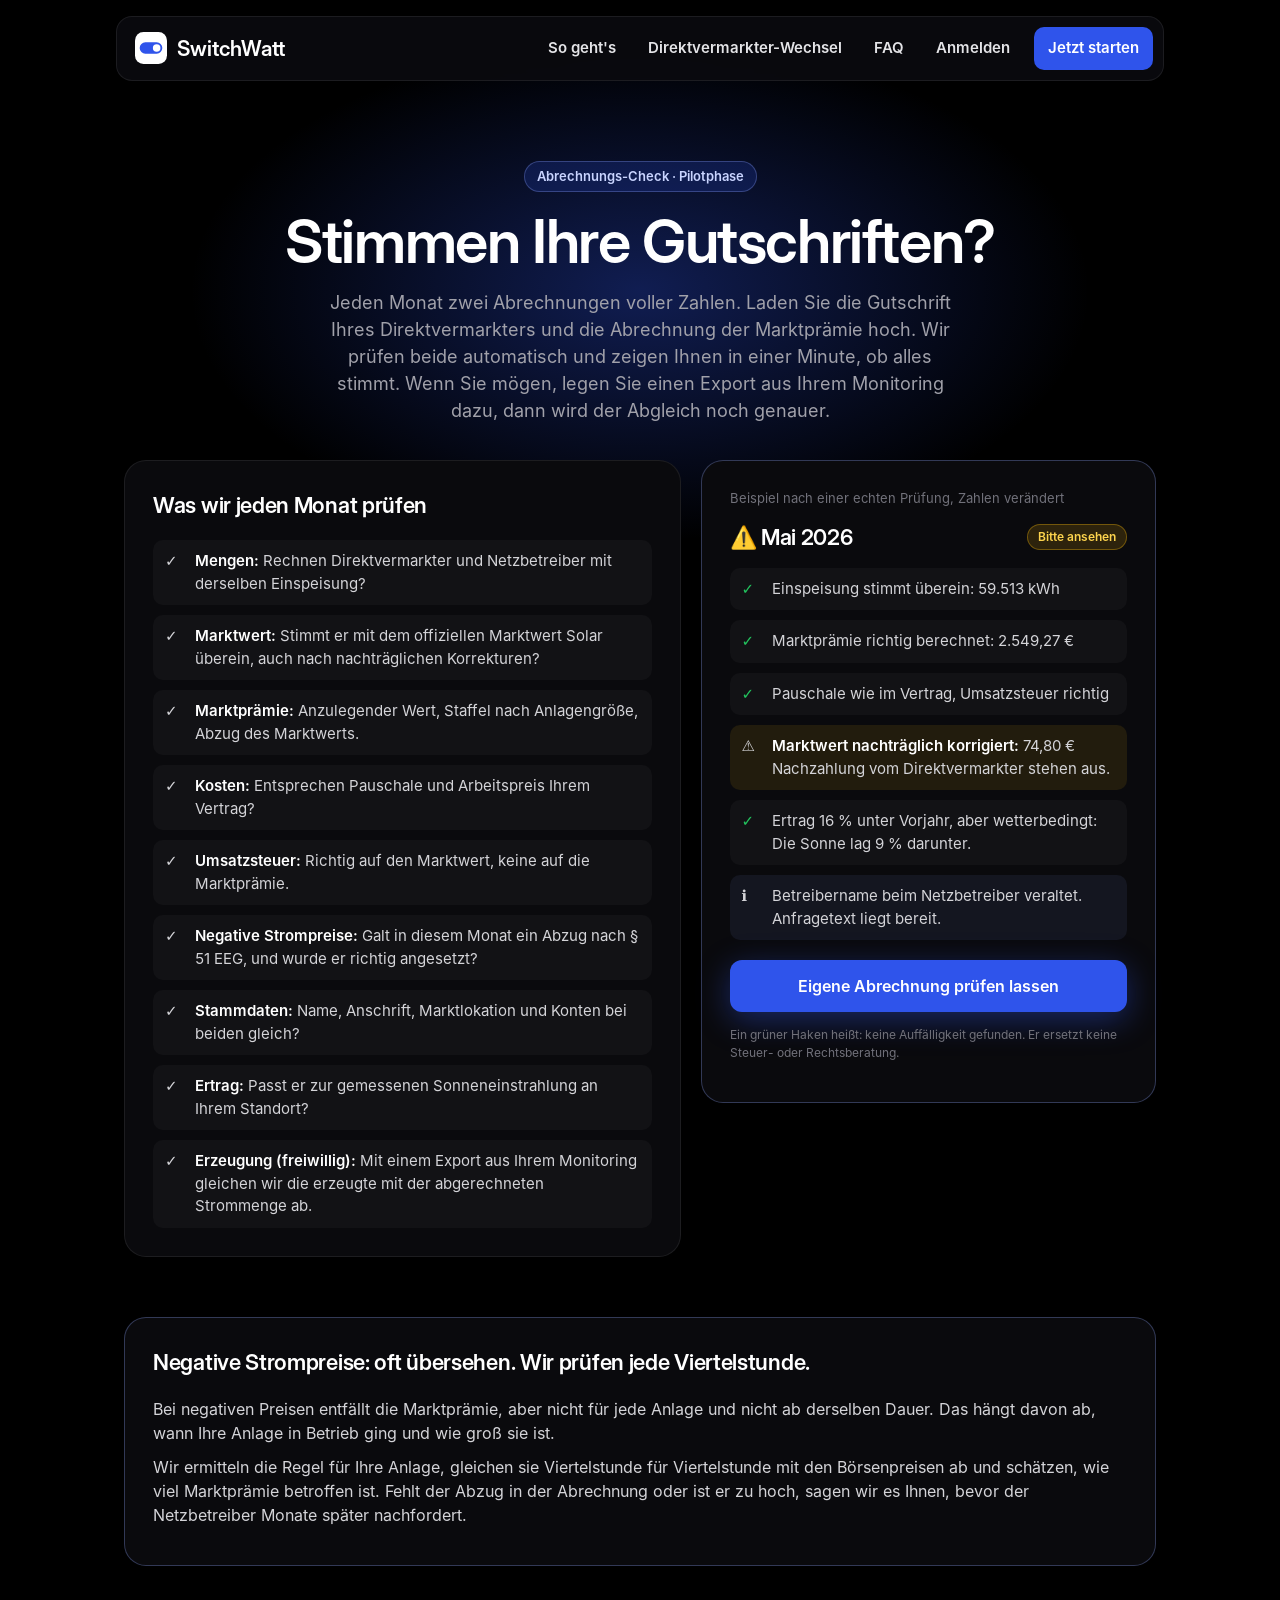
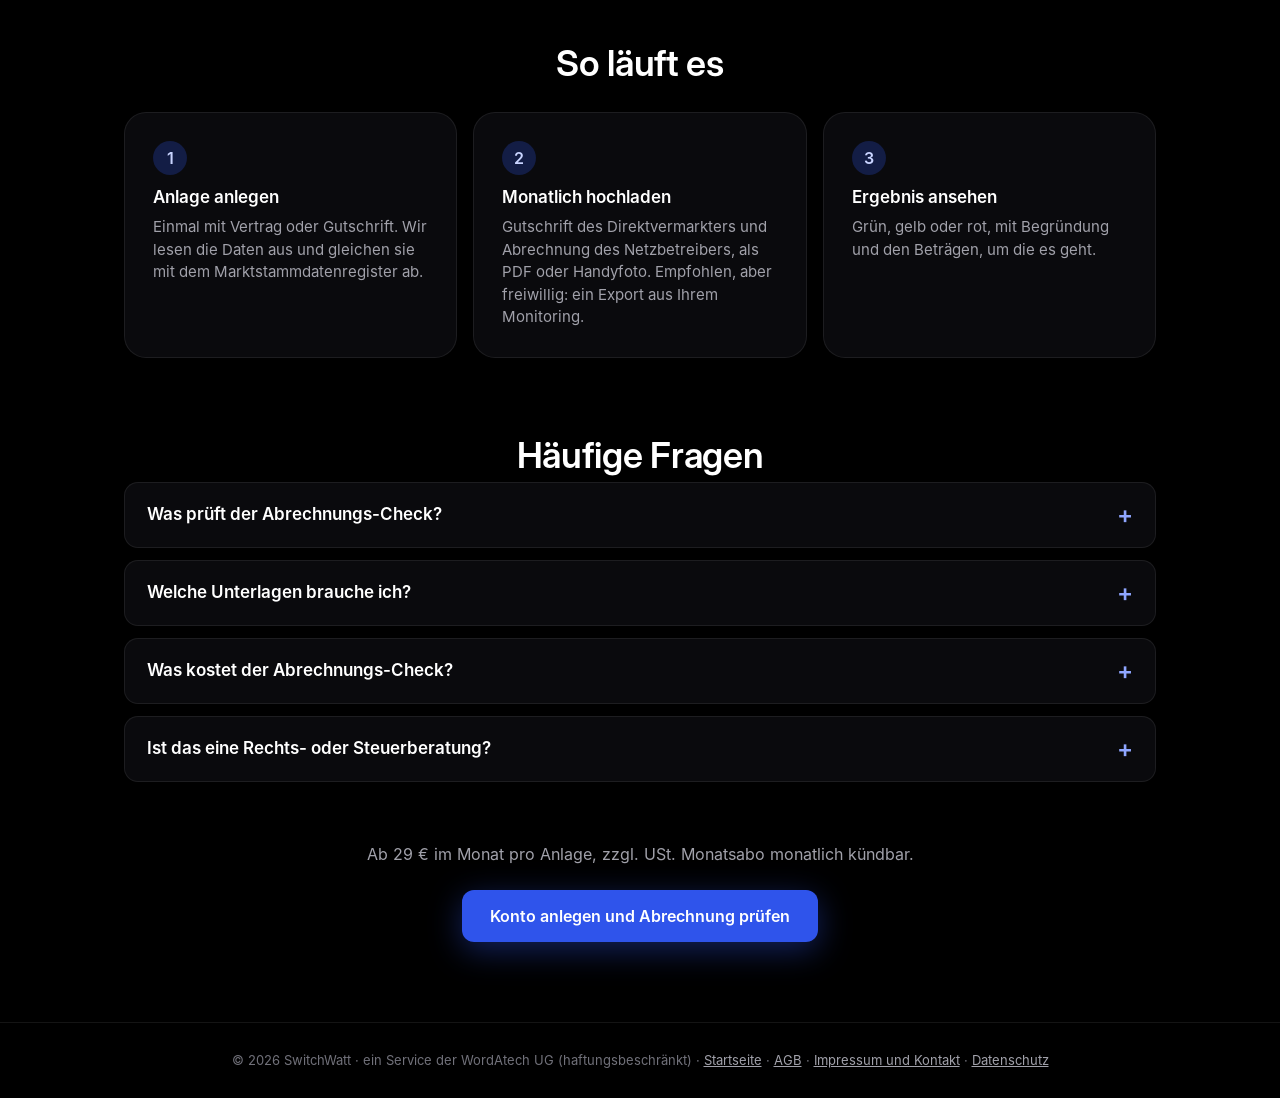
==== commit b6ebd6dc: "Umsetzung Vorprüfung: AGB-Seite und Häkchen, Datenschutz, Kontaktformular, Werbeaussagen, Vollmacht," ====
--- a/abrechnungscheck.html
+++ b/abrechnungscheck.html
@@ -21,7 +21,7 @@
 {"@type":"Question","name":"Wann entfällt die Marktprämie bei negativen Strompreisen?","acceptedAnswer":{"@type":"Answer","text":"Das regelt § 51 EEG und hängt von Inbetriebnahme und Größe der Anlage ab. Für ältere Anlagen gilt eine Mindestdauer negativer Preise in Folge und eine Leistungsgrenze, für neue Anlagen ab dem 25.02.2025 entfällt die Marktprämie in jeder Viertelstunde mit negativem Preis."}},
 {"@type":"Question","name":"Was prüft der Abrechnungs-Check?","acceptedAnswer":{"@type":"Answer","text":"Mengen, Marktwert, Marktprämie, die Kosten des Direktvermarkters, die Umsatzsteuer, die Regeln bei negativen Strompreisen und Abregelungen. Außerdem vergleichen wir Ihren Ertrag mit der gemessenen Sonneneinstrahlung des Deutschen Wetterdienstes an Ihrem Standort."}},
 {"@type":"Question","name":"Welche Unterlagen brauche ich?","acceptedAnswer":{"@type":"Answer","text":"Jeden Monat die Gutschrift Ihres Direktvermarkters und die Abrechnung der Marktprämie von Ihrem Netzbetreiber. Ein PDF oder ein Handyfoto reicht. Kommt eine Korrektur, legen Sie sie einfach dazu. Freiwillig, aber empfohlen: ein Export aus Ihrem Monitoring (zum Beispiel SMA, Solar-Log, meteocontrol oder Fronius) als PDF, CSV oder Excel. Damit vergleichen wir die tatsächlich erzeugte Strommenge mit der abgerechneten, das ist genauer als der Abgleich mit dem Wetter. Ohne Export prüfen wir alles andere genauso."}},
-{"@type":"Question","name":"Was kostet der Abrechnungs-Check?","acceptedAnswer":{"@type":"Answer","text":"Pro Anlage und abhängig von der Größe: bis 250 kWp 29 €, bis 500 kWp 39 €, darüber 49 € im Monat. Im Jahresabo 10 % günstiger, ab der dritten Anlage weitere 10 % Mengenrabatt. Alle Preise netto zzgl. Umsatzsteuer, nur für Unternehmer, monatlich kündbar."}},
+{"@type":"Question","name":"Was kostet der Abrechnungs-Check?","acceptedAnswer":{"@type":"Answer","text":"Pro Anlage und abhängig von der Größe: bis 250 kWp 29 €, bis 500 kWp 39 €, darüber 49 € im Monat. Im Jahresabo 10 % günstiger, ab der dritten Anlage weitere 10 % Mengenrabatt. Alle Preise netto zzgl. Umsatzsteuer, nur für Unternehmer. Das Monatsabo ist monatlich, das Jahresabo jährlich kündbar."}},
 {"@type":"Question","name":"Ist das eine Rechts- oder Steuerberatung?","acceptedAnswer":{"@type":"Answer","text":"Nein. Der Check ist eine automatische Plausibilitätsprüfung Ihrer Abrechnungen. Wir zeigen, was auffällt, und schlagen einen nächsten Schritt vor. Steuerfragen klären Sie mit Ihrem Steuerberater, und was Sie unternehmen, entscheiden Sie selbst."}}]}]</script>
 <style>
 @font-face{font-family:Inter;src:url(fonts/Inter-Regular.woff) format('woff');font-weight:400;font-display:swap}
@@ -131,13 +131,13 @@
 </section>
 
 <section class="card res">
-<p style="margin:0 0 12px;font-size:13px;color:#71717A">Beispiel aus einer echten Prüfung, anonymisiert</p>
+<p style="margin:0 0 12px;font-size:13px;color:#71717A">Beispiel nach einer echten Prüfung, Zahlen verändert</p>
 <div style="display:flex;justify-content:space-between;align-items:center;margin-bottom:14px"><h2 style="margin:0">⚠️ Mai 2026</h2><span class="tag">Bitte ansehen</span></div>
 <ul class="chk res">
 <li><span>✓</span><div>Einspeisung stimmt überein: 59.513 kWh</div></li>
 <li><span>✓</span><div>Marktprämie richtig berechnet: 2.549,27 €</div></li>
 <li><span>✓</span><div>Pauschale wie im Vertrag, Umsatzsteuer richtig</div></li>
-<li class="g"><span>⚠️</span><div><b>Marktwert nachträglich korrigiert:</b> 79,15 € Nachzahlung vom Direktvermarkter stehen aus.</div></li>
+<li class="g"><span>⚠️</span><div><b>Marktwert nachträglich korrigiert:</b> 74,80 € Nachzahlung vom Direktvermarkter stehen aus.</div></li>
 <li><span>✓</span><div>Ertrag 16 % unter Vorjahr, aber wetterbedingt: Die Sonne lag 9 % darunter.</div></li>
 <li class="i"><span>ℹ️</span><div>Betreibername beim Netzbetreiber veraltet. Anfragetext liegt bereit.</div></li>
 </ul>
@@ -147,7 +147,7 @@
 </div>
 
 <section class="card neg">
-<h2>Negative Strompreise: das prüft kaum jemand</h2>
+<h2>Negative Strompreise: oft übersehen. Wir prüfen jede Viertelstunde.</h2>
 <p>Bei negativen Preisen entfällt die Marktprämie, aber nicht für jede Anlage und nicht ab derselben Dauer. Das hängt davon ab, wann Ihre Anlage in Betrieb ging und wie groß sie ist.</p>
 <p>Wir ermitteln die Regel für Ihre Anlage, gleichen sie Viertelstunde für Viertelstunde mit den Börsenpreisen ab und schätzen, wie viel Marktprämie betroffen ist. Fehlt der Abzug in der Abrechnung oder ist er zu hoch, sagen wir es Ihnen, bevor der Netzbetreiber Monate später nachfordert.</p>
 </section>
@@ -173,7 +173,7 @@
 </details>
 <details style="border-radius: 14px; background: #0A0A0D; border: 1px solid rgba(255,255,255,0.08); padding: 0 22px">
 <summary style="min-height: 64px; display: flex; align-items: center; justify-content: space-between; gap: 16px; cursor: pointer; font-size: 17px; font-weight: 600">Was kostet der Abrechnungs-Check?<span class="sw-plus" aria-hidden="true" style="font-size: 24px; color: #8FA6FF; transition: transform .2s">+</span></summary>
-<p style="margin: 0 0 20px; font-size: 15px; line-height: 1.6; color: #A1A1AA">Pro Anlage und abhängig von der Größe: bis 250 kWp 29 €, bis 500 kWp 39 €, darüber 49 € im Monat. Im Jahresabo 10 % günstiger, ab der dritten Anlage weitere 10 % Mengenrabatt. Alle Preise netto zzgl. Umsatzsteuer, nur für Unternehmer, monatlich kündbar.</p>
+<p style="margin: 0 0 20px; font-size: 15px; line-height: 1.6; color: #A1A1AA">Pro Anlage und abhängig von der Größe: bis 250 kWp 29 €, bis 500 kWp 39 €, darüber 49 € im Monat. Im Jahresabo 10 % günstiger, ab der dritten Anlage weitere 10 % Mengenrabatt. Alle Preise netto zzgl. Umsatzsteuer, nur für Unternehmer. Das Monatsabo ist monatlich, das Jahresabo jährlich kündbar.</p>
 </details>
 <details style="border-radius: 14px; background: #0A0A0D; border: 1px solid rgba(255,255,255,0.08); padding: 0 22px">
 <summary style="min-height: 64px; display: flex; align-items: center; justify-content: space-between; gap: 16px; cursor: pointer; font-size: 17px; font-weight: 600">Ist das eine Rechts- oder Steuerberatung?<span class="sw-plus" aria-hidden="true" style="font-size: 24px; color: #8FA6FF; transition: transform .2s">+</span></summary>
@@ -182,12 +182,12 @@
 </div>
 
 <div class="cta2">
-<p style="color:#A1A1AA;margin:0 0 4px">Ab 29 € im Monat pro Anlage, zzgl. USt. Monatlich kündbar.</p>
+<p style="color:#A1A1AA;margin:0 0 4px">Ab 29 € im Monat pro Anlage, zzgl. USt. Monatsabo monatlich kündbar.</p>
 <a class="btn" href="portal.html?bereich=check">Konto anlegen und Abrechnung prüfen</a>
 </div>
 </main>
 
-<footer>© 2026 SwitchWatt · ein Service der WordAtech UG (haftungsbeschränkt) · <a href="index.html">Startseite</a> · <a href="impressum.html">Impressum</a> · <a href="datenschutz.html">Datenschutz</a></footer>
+<footer>© 2026 SwitchWatt · ein Service der WordAtech UG (haftungsbeschränkt) · <a href="index.html">Startseite</a> · <a href="agb.html">AGB</a> · <a href="impressum.html">Impressum und Kontakt</a> · <a href="datenschutz.html">Datenschutz</a></footer>
 <script>(function(){try{var s=JSON.parse(localStorage.getItem('sw-session')||'null');if(!s||!s.access_token)return;document.querySelectorAll('a').forEach(function(a){if(a.textContent.trim()==='Anmelden'&&/portal\.html/.test(a.getAttribute('href')||'')){a.textContent='Kundenkonto';a.setAttribute('href','portal.html#/konto');}});}catch(e){}})();</script>
 </body>
 </html>
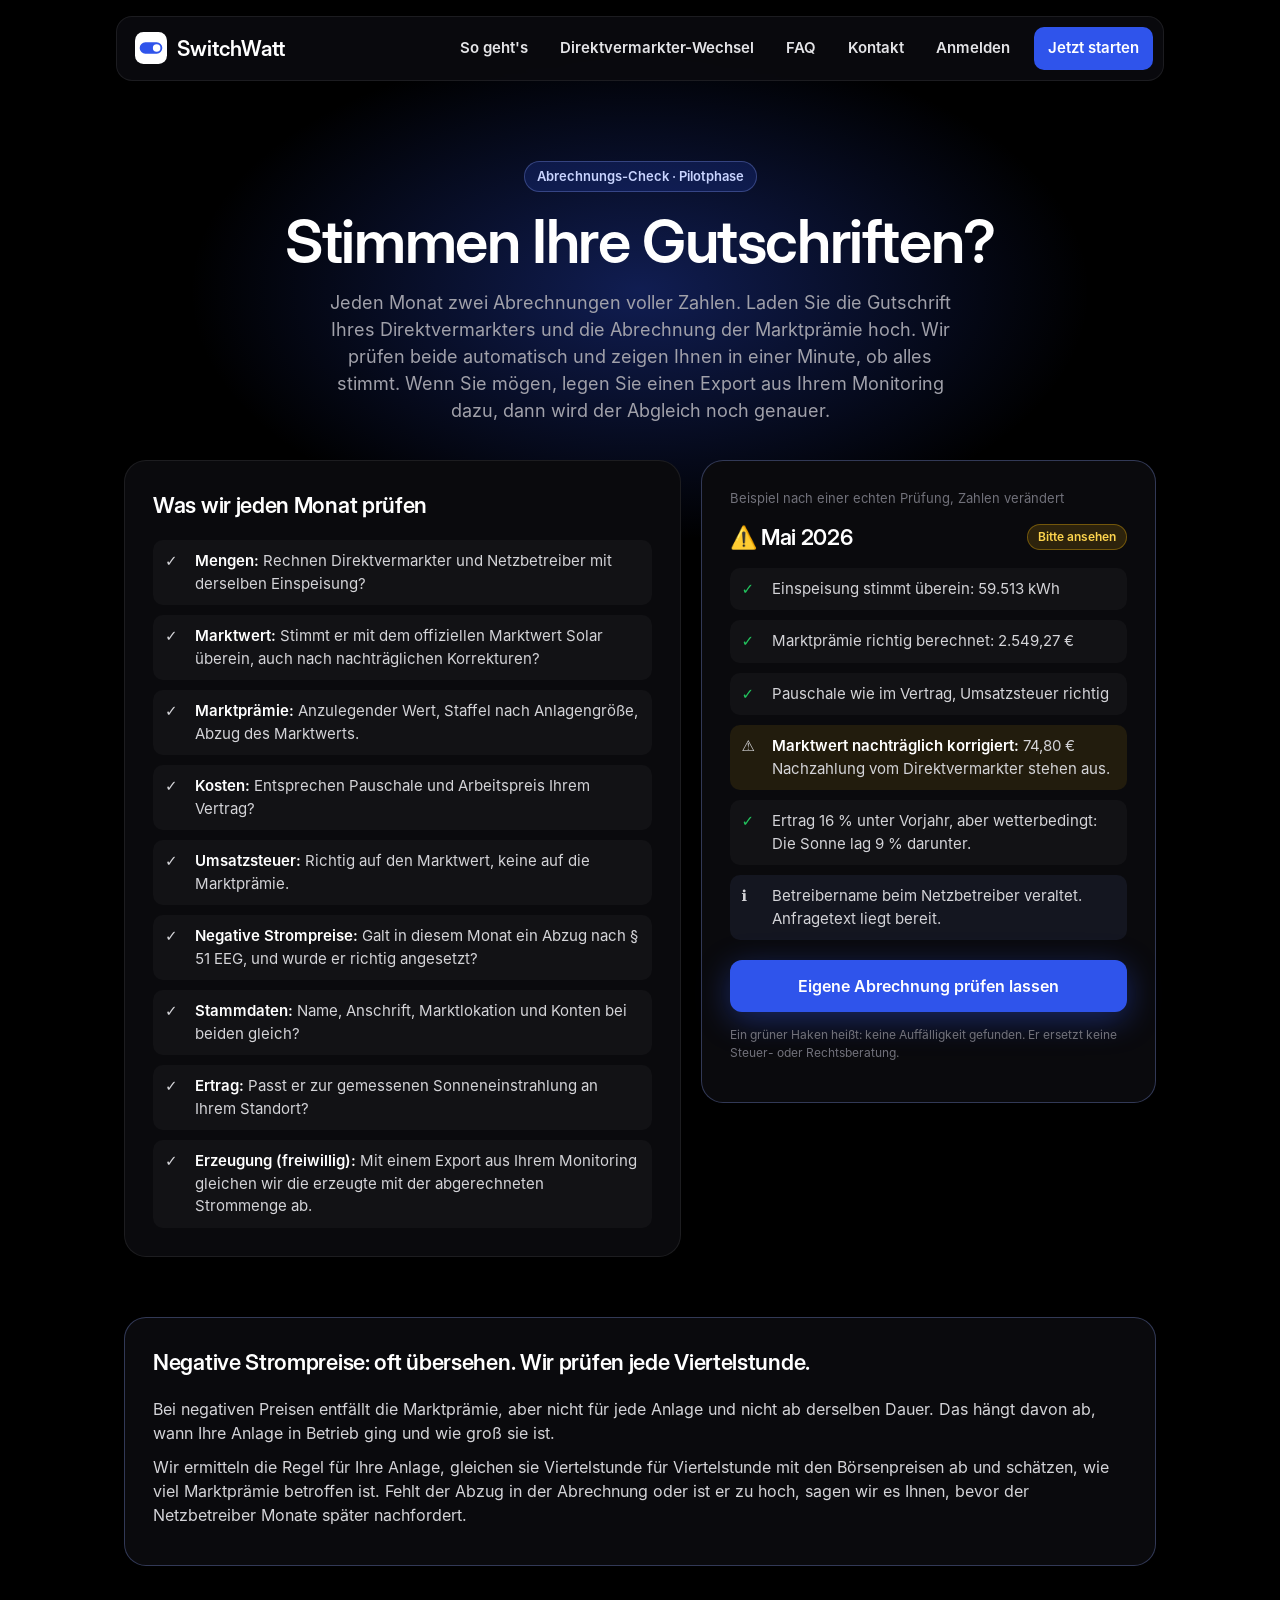
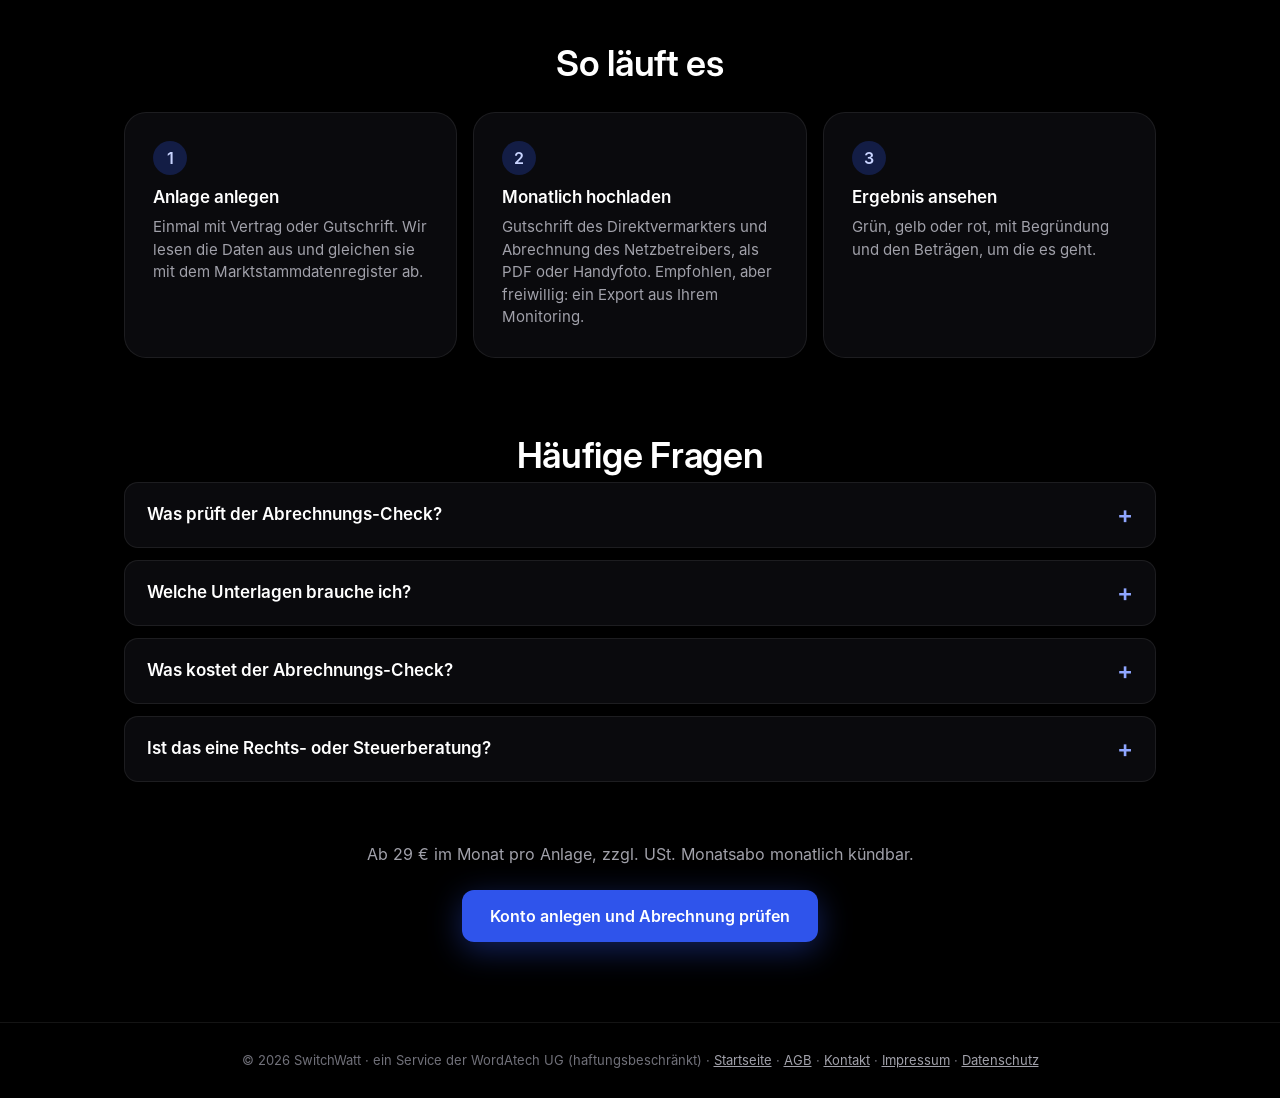
==== commit 741ac7e4: "Kontakt in Navigation und Fußzeile Co-Authored-By: Claude Opus 5.5 <noreply@anthropic.com> Claude-Se" ====
--- a/abrechnungscheck.html
+++ b/abrechnungscheck.html
@@ -104,7 +104,7 @@
 <body>
 <nav class="nav"><div>
 <a class="brand" href="index.html"><svg width="32" height="32" viewBox="0 0 34 34" aria-hidden="true"><rect width="34" height="34" rx="9" fill="#FFFFFF"/><rect x="5" y="11" width="24" height="12" rx="6" fill="#2F54EB"/><circle cx="23" cy="17" r="4" fill="#FFFFFF"/></svg>SwitchWatt</a>
-<div class="navr"><a class="hide" href="#ablauf">So geht's</a><a class="hide" href="direktvermarkter-wechsel.html">Direktvermarkter-Wechsel</a><a class="hide" href="#faq">FAQ</a><a href="portal.html?bereich=check">Anmelden</a><a class="cta" href="portal.html?bereich=check">Jetzt starten</a></div>
+<div class="navr"><a class="hide" href="#ablauf">So geht's</a><a class="hide" href="direktvermarkter-wechsel.html">Direktvermarkter-Wechsel</a><a class="hide" href="#faq">FAQ</a><a class="hide" href="impressum.html#kontakt">Kontakt</a><a href="portal.html?bereich=check">Anmelden</a><a class="cta" href="portal.html?bereich=check">Jetzt starten</a></div>
 </div></nav>
 
 <main>
@@ -187,7 +187,7 @@
 </div>
 </main>
 
-<footer>© 2026 SwitchWatt · ein Service der WordAtech UG (haftungsbeschränkt) · <a href="index.html">Startseite</a> · <a href="agb.html">AGB</a> · <a href="impressum.html">Impressum und Kontakt</a> · <a href="datenschutz.html">Datenschutz</a></footer>
+<footer>© 2026 SwitchWatt · ein Service der WordAtech UG (haftungsbeschränkt) · <a href="index.html">Startseite</a> · <a href="agb.html">AGB</a> · <a href="impressum.html#kontakt">Kontakt</a> · <a href="impressum.html">Impressum</a> · <a href="datenschutz.html">Datenschutz</a></footer>
 <script>(function(){try{var s=JSON.parse(localStorage.getItem('sw-session')||'null');if(!s||!s.access_token)return;document.querySelectorAll('a').forEach(function(a){if(a.textContent.trim()==='Anmelden'&&/portal\.html/.test(a.getAttribute('href')||'')){a.textContent='Kundenkonto';a.setAttribute('href','portal.html#/konto');}});}catch(e){}})();</script>
 </body>
 </html>
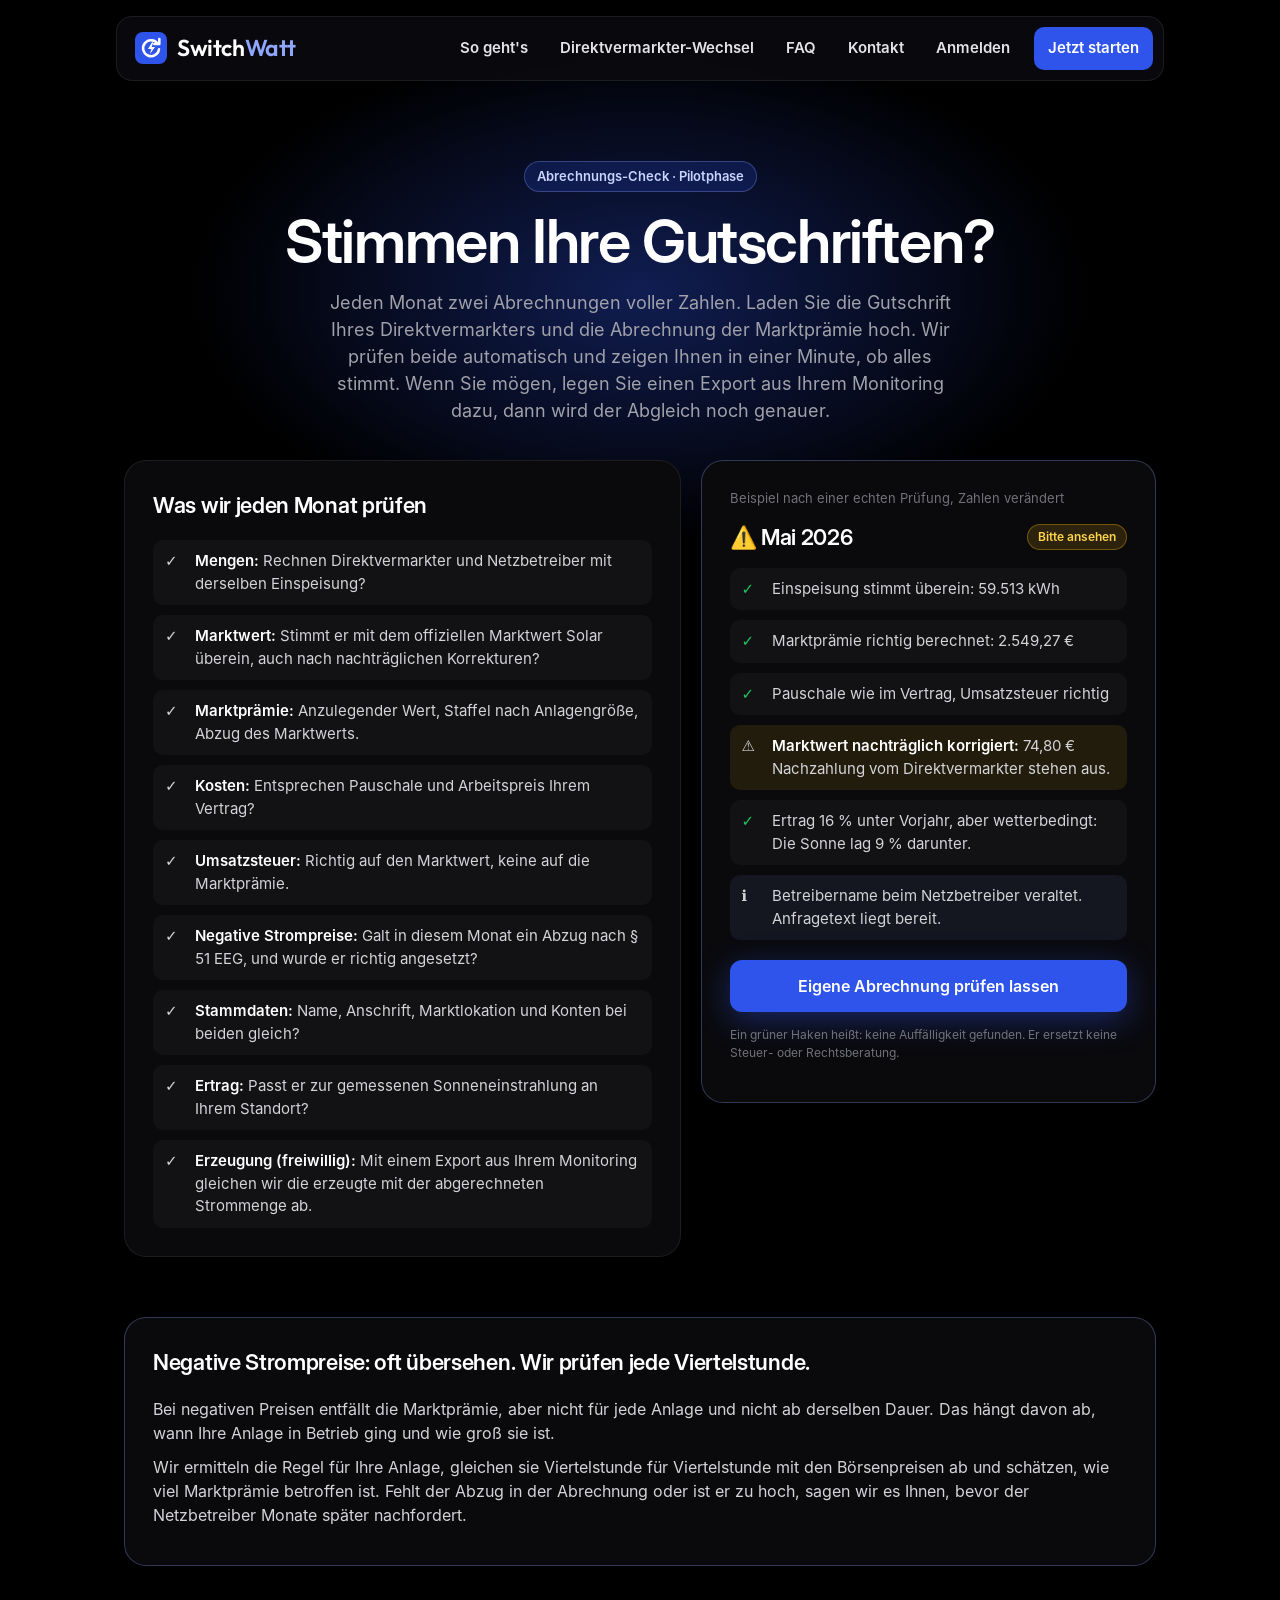
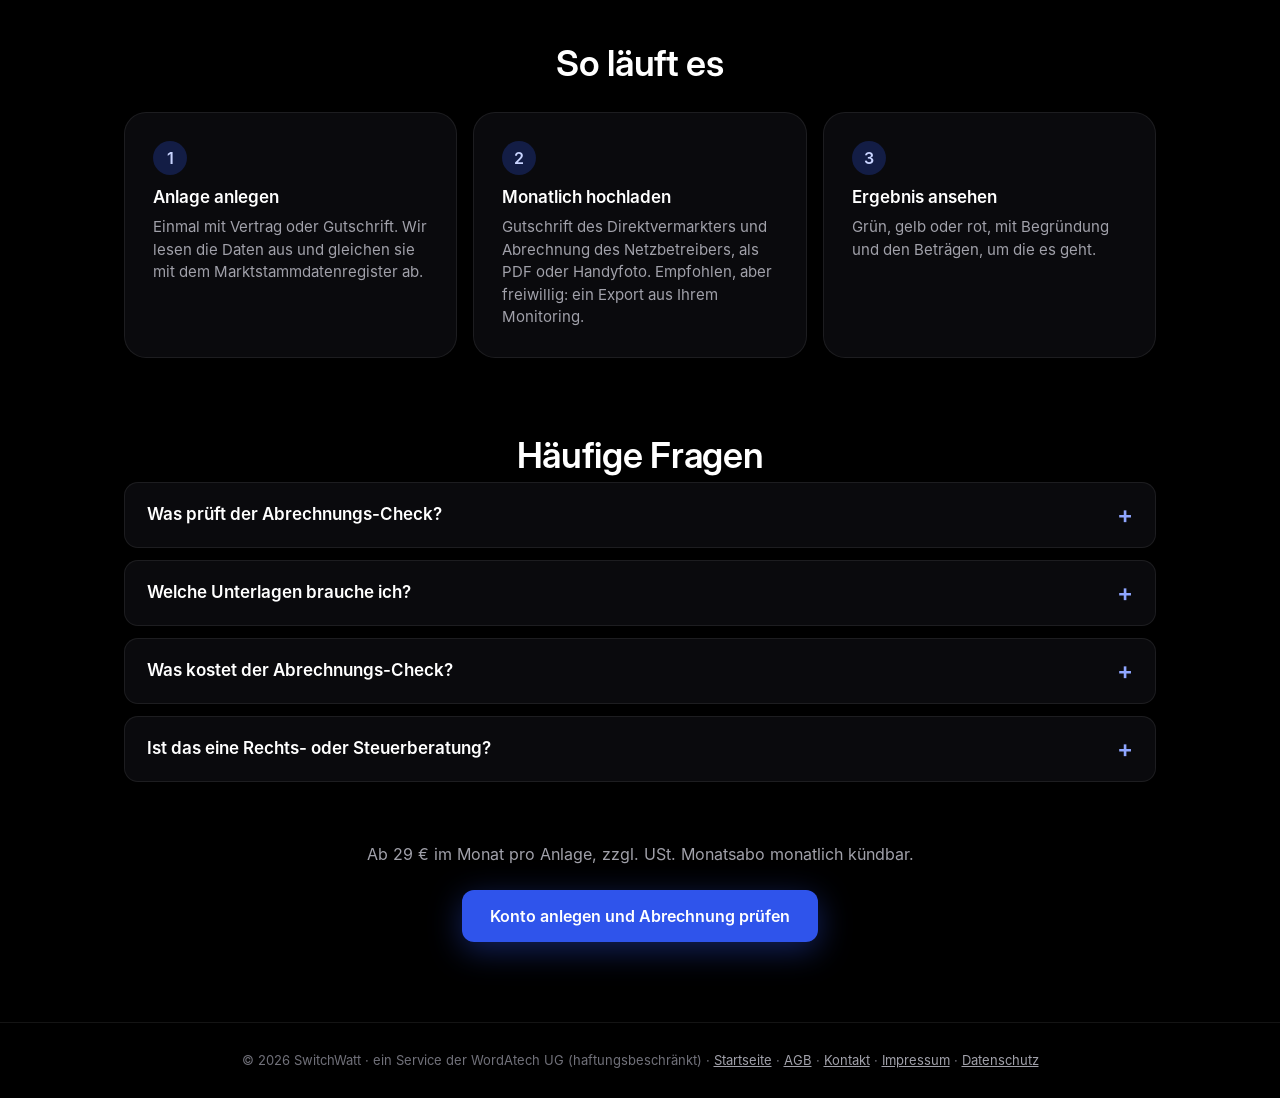
==== commit 031ca953: "Neues Logo (Kreis-Pfeil mit Blitz, Outfit-Schriftzug, Watt farbig): Nav, Favicon, Portal, Verwaltung" ====
--- a/abrechnungscheck.html
+++ b/abrechnungscheck.html
@@ -13,7 +13,7 @@
 <meta property="og:image" content="https://www.switchwatt.de/hero-poster.jpg">
 <meta property="og:locale" content="de_DE">
 <meta name="theme-color" content="#000000">
-<link rel="icon" href="data:image/svg+xml,%3Csvg xmlns='http://www.w3.org/2000/svg' viewBox='0 0 34 34'%3E%3Crect width='34' height='34' rx='9' fill='%232F54EB'/%3E%3Crect x='5' y='11' width='24' height='12' rx='6' fill='%23FFFFFF'/%3E%3Ccircle cx='23' cy='17' r='4' fill='%232F54EB'/%3E%3C/svg%3E">
+<link rel="icon" href="data:image/svg+xml,%3Csvg xmlns='http://www.w3.org/2000/svg' viewBox='0 0 48 48'%3E%3Crect width='48' height='48' rx='12' fill='%232F54EB'/%3E%3Cpath d='M34 17.5A12 12 0 1 0 36 26' fill='none' stroke='%23fff' stroke-width='3.8' stroke-linecap='round'/%3E%3Cpath d='M36.5 10.5v7.5H29' fill='none' stroke='%23fff' stroke-width='3.8' stroke-linecap='round' stroke-linejoin='round'/%3E%3Cpath d='M25.5 15.5l-6 10h5l-2 7.5 7.5-10.5h-5l2.5-7z' fill='%23fff'/%3E%3C/svg%3E">
 <script type="application/ld+json">[{"@context":"https://schema.org","@type":"Service","name":"Abrechnungs-Check für PV-Anlagen in der Direktvermarktung","serviceType":"Prüfung von Gutschriften des Direktvermarkters und der Marktprämie","provider":{"@type":"Organization","name":"SwitchWatt","url":"https://www.switchwatt.de/"},"areaServed":"DE","url":"https://www.switchwatt.de/abrechnungscheck.html"},
 {"@context":"https://schema.org","@type":"FAQPage","mainEntity":[
 {"@type":"Question","name":"Welche Abrechnungen brauche ich für den Abrechnungs-Check?","acceptedAnswer":{"@type":"Answer","text":"Die monatliche Gutschrift Ihres Direktvermarkters und die Abrechnung der Marktprämie von Ihrem Netzbetreiber. Ein PDF oder ein Handyfoto reicht."}},
@@ -27,12 +27,13 @@
 @font-face{font-family:Inter;src:url(fonts/Inter-Regular.woff) format('woff');font-weight:400;font-display:swap}
 @font-face{font-family:Inter;src:url(fonts/Inter-SemiBold.woff) format('woff');font-weight:500 700;font-display:swap}
 @font-face{font-family:'Inter Display';src:url(fonts/InterDisplay-SemiBold.woff) format('woff');font-weight:500 700;font-display:swap}
+@font-face{font-family:'Outfit Logo';src:url(fonts/Outfit-SemiBold-Logo.woff2) format('woff2');font-weight:400 700;font-display:block}
 *{box-sizing:border-box}
 body{margin:0;background:#000;color:#fff;font-family:Inter,system-ui,sans-serif;line-height:1.5;overflow-x:clip}
 a{color:#8FA6FF}a:hover{color:#B7C6FF}
 .nav{position:sticky;top:16px;z-index:10;max-width:1080px;margin:16px auto 0;padding:0 16px}
 .nav>div{display:flex;align-items:center;justify-content:space-between;gap:12px;background:rgba(12,12,16,.82);border:1px solid rgba(255,255,255,.08);border-radius:16px;padding:10px 10px 10px 18px;backdrop-filter:blur(12px)}
-.brand{display:flex;align-items:center;gap:10px;color:#fff;text-decoration:none;font-family:'Inter Display',Inter,sans-serif;font-weight:600;font-size:21px}
+.brand{display:flex;align-items:center;gap:10px;color:#fff;text-decoration:none;font-family:'Outfit Logo','Inter Display',Inter,sans-serif;font-weight:600;font-size:23px;letter-spacing:-.4px}
 .navr{display:flex;align-items:center;gap:4px}
 .navr a{padding:10px 14px;border-radius:10px;color:#E4E4E7;text-decoration:none;font-size:15px;font-weight:500}
 .navr a.cta{background:#2F54EB;color:#fff;font-weight:600;margin-left:6px;white-space:nowrap}
@@ -103,7 +104,7 @@
 </head>
 <body>
 <nav class="nav"><div>
-<a class="brand" href="index.html"><svg width="32" height="32" viewBox="0 0 34 34" aria-hidden="true"><rect width="34" height="34" rx="9" fill="#FFFFFF"/><rect x="5" y="11" width="24" height="12" rx="6" fill="#2F54EB"/><circle cx="23" cy="17" r="4" fill="#FFFFFF"/></svg>SwitchWatt</a>
+<a class="brand" href="index.html"><svg width="32" height="32" viewBox="0 0 48 48" aria-hidden="true"><rect width="48" height="48" rx="12" fill="#2F54EB"/><path d="M34 17.5A12 12 0 1 0 36 26" fill="none" stroke="#fff" stroke-width="3.8" stroke-linecap="round"/><path d="M36.5 10.5v7.5H29" fill="none" stroke="#fff" stroke-width="3.8" stroke-linecap="round" stroke-linejoin="round"/><path d="M25.5 15.5l-6 10h5l-2 7.5 7.5-10.5h-5l2.5-7z" fill="#fff"/></svg><span>Switch<span style="color:#8FA6FF">Watt</span></span></a>
 <div class="navr"><a class="hide" href="#ablauf">So geht's</a><a class="hide" href="direktvermarkter-wechsel.html">Direktvermarkter-Wechsel</a><a class="hide" href="#faq">FAQ</a><a class="hide" href="impressum.html#kontakt">Kontakt</a><a href="portal.html?bereich=check">Anmelden</a><a class="cta" href="portal.html?bereich=check">Jetzt starten</a></div>
 </div></nav>
 
